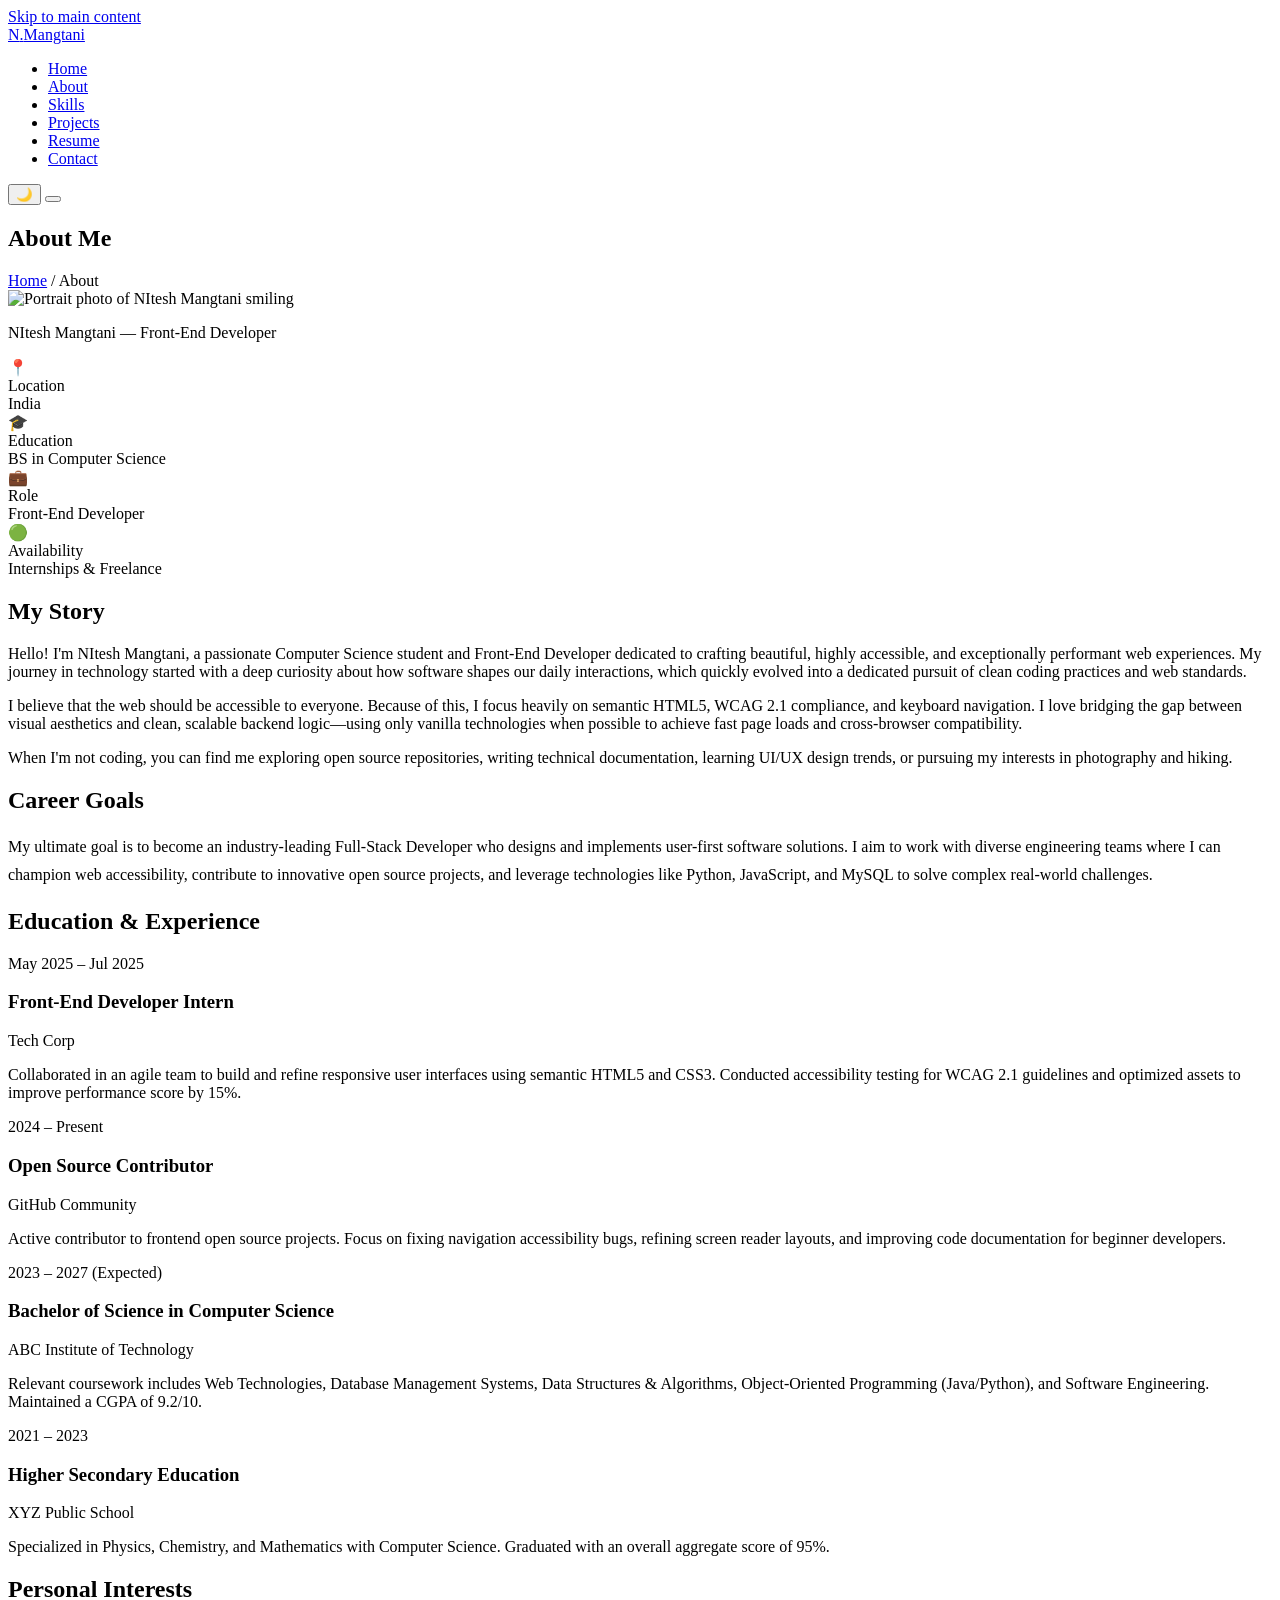
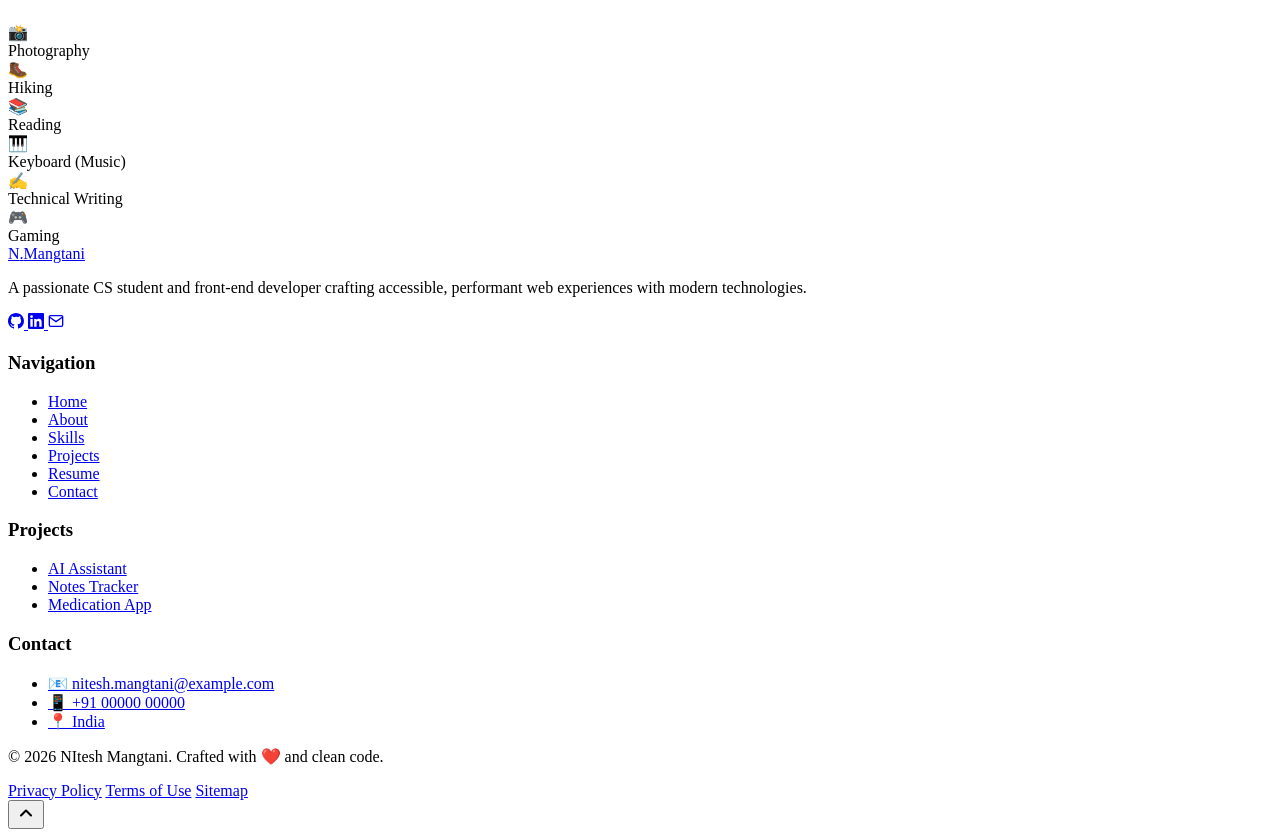
==== about.html @ f3ca2303 "Add files via upload" ====
<!DOCTYPE html>
<html lang="en" data-theme="light">
<head>
  <!-- =====================================================
       META & SEO
       ===================================================== -->
  <meta charset="UTF-8" />
  <meta name="viewport" content="width=device-width, initial-scale=1.0" />

  <!-- Primary SEO -->
  <title>About Me | NItesh Mangtani - Accessible Portfolio</title>
  <meta name="description"   content="Learn more about NItesh Mangtani, a Front-End Developer and CS student. Read about my career goals, education timeline, work experience, and personal interests." />
  <meta name="keywords"      content="NItesh Mangtani, about me, biography, education timeline, front-end developer, career goals" />
  <meta name="author"        content="NItesh Mangtani" />
  <meta name="robots"        content="index, follow" />
  <link rel="canonical"      href="https://yourdomain.com/about.html" />

  <!-- Open Graph -->
  <meta property="og:type"        content="website" />
  <meta property="og:url"         content="https://yourdomain.com/about.html" />
  <meta property="og:title"       content="About Me | NItesh Mangtani" />
  <meta property="og:description" content="Read about NItesh Mangtani's biography, career goals, education, experience, and interests." />
  <meta property="og:image"       content="https://yourdomain.com/assets/images/profile.png" />
  <meta property="og:site_name"   content="NItesh Mangtani Portfolio" />

  <!-- Twitter Card -->
  <meta name="twitter:card"        content="summary_large_image" />
  <meta name="twitter:title"       content="About Me | NItesh Mangtani" />
  <meta name="twitter:description" content="Read about NItesh Mangtani's biography, career goals, and experience." />
  <meta name="twitter:image"       content="https://yourdomain.com/assets/images/profile.png" />

  <!-- Favicon -->
  <link rel="icon" type="image/svg+xml" href="assets/images/favicon.svg" />

  <!-- Preconnect for Google Fonts -->
  <link rel="preconnect" href="https://fonts.googleapis.com" />
  <link rel="preconnect" href="https://fonts.gstatic.com" crossorigin />

  <!-- Stylesheets -->
  <link rel="stylesheet" href="assets/css/style.css" />
  <link rel="stylesheet" href="assets/css/animations.css" />
  <link rel="stylesheet" href="assets/css/components.css" />
</head>

<body>

  <!-- =====================================================
       SKIP TO CONTENT (Accessibility)
       ===================================================== -->
  <a href="#main-content" class="skip-link">Skip to main content</a>

  <!-- =====================================================
       NAVIGATION
       ===================================================== -->
  <header role="banner">
    <nav id="navbar" class="navbar" aria-label="Main navigation">
      <div class="container nav-inner">

        <!-- Logo -->
        <a href="index.html" class="nav-logo" aria-label="NItesh Mangtani — Home">
          N<span>.</span>Mangtani
        </a>

        <!-- Nav Links -->
        <ul id="nav-links" class="nav-links" role="list" aria-label="Site pages" aria-hidden="false">
          <li><a href="index.html"    class="nav-link" data-page="index.html"   >Home</a></li>
          <li><a href="about.html"    class="nav-link" data-page="about.html"    aria-current="page">About</a></li>
          <li><a href="skills.html"   class="nav-link" data-page="skills.html"  >Skills</a></li>
          <li><a href="projects.html" class="nav-link" data-page="projects.html">Projects</a></li>
          <li><a href="resume.html"   class="nav-link" data-page="resume.html"  >Resume</a></li>
          <li><a href="contact.html"  class="nav-link" data-page="contact.html" >Contact</a></li>
        </ul>

        <!-- Actions -->
        <div class="nav-actions">
          <!-- Theme Toggle -->
          <button
            id="theme-toggle"
            class="theme-toggle"
            aria-label="Switch to dark mode"
            aria-pressed="false"
            title="Toggle dark/light mode"
          >
            <span class="theme-icon" aria-hidden="true">🌙</span>
          </button>

          <!-- Mobile Menu Toggle -->
          <button
            id="menu-toggle"
            class="menu-toggle"
            aria-label="Open navigation menu"
            aria-expanded="false"
            aria-controls="nav-links"
          >
            <span aria-hidden="true"></span>
            <span aria-hidden="true"></span>
            <span aria-hidden="true"></span>
          </button>
        </div>

      </div>
    </nav>
  </header>

  <!-- =====================================================
       MAIN CONTENT
       ===================================================== -->
  <main id="main-content" tabindex="-1">

    <!-- Page Hero -->
    <section class="page-hero" aria-labelledby="page-hero-title">
      <div class="container page-hero-content">
        <h1 id="page-hero-title" class="page-hero-title">About Me</h1>
        <nav class="breadcrumb" aria-label="Breadcrumb">
          <a href="index.html">Home</a>
          <span class="breadcrumb-sep" aria-hidden="true">/</span>
          <span aria-current="page">About</span>
        </nav>
      </div>
    </section>

    <!-- Main Layout Section -->
    <section class="section" aria-label="Biography and Timeline Details">
      <div class="container">
        <div class="about-grid">

          <!-- Sticky Sidebar -->
          <aside class="about-sidebar" aria-label="Quick profile overview">
            <div class="about-image-wrap" data-reveal="scale">
              <img
                src="assets/images/profile.png"
                alt="Portrait photo of NItesh Mangtani smiling"
                class="about-image"
                width="380"
                height="475"
                loading="eager"
              />
              <div class="about-image-overlay">
                <p class="about-image-caption">NItesh Mangtani — Front-End Developer</p>
              </div>
            </div>

            <!-- Key Details Pills -->
            <div class="about-info-pills" role="list" aria-label="Key profile details">
              <div class="info-pill" role="listitem" data-reveal="up" data-reveal-delay="1">
                <span class="info-pill-icon" aria-hidden="true">📍</span>
                <div>
                  <div class="info-pill-label">Location</div>
                  <div class="info-pill-value">India</div>
                </div>
              </div>

              <div class="info-pill" role="listitem" data-reveal="up" data-reveal-delay="2">
                <span class="info-pill-icon" aria-hidden="true">🎓</span>
                <div>
                  <div class="info-pill-label">Education</div>
                  <div class="info-pill-value">BS in Computer Science</div>
                </div>
              </div>

              <div class="info-pill" role="listitem" data-reveal="up" data-reveal-delay="3">
                <span class="info-pill-icon" aria-hidden="true">💼</span>
                <div>
                  <div class="info-pill-label">Role</div>
                  <div class="info-pill-value">Front-End Developer</div>
                </div>
              </div>

              <div class="info-pill" role="listitem" data-reveal="up" data-reveal-delay="4">
                <span class="info-pill-icon" aria-hidden="true">🟢</span>
                <div>
                  <div class="info-pill-label">Availability</div>
                  <div class="info-pill-value">Internships & Freelance</div>
                </div>
              </div>
            </div>
          </aside>

          <!-- Main Column -->
          <div class="about-main-content">
            
            <!-- Biography -->
            <section class="mb-12" aria-labelledby="bio-heading">
              <h2 id="bio-heading" class="section-title text-left mb-6" data-reveal="up">My Story</h2>
              <div class="about-bio" data-reveal="up" data-reveal-delay="1">
                <p class="mb-4">
                  Hello! I'm NItesh Mangtani, a passionate Computer Science student and Front-End Developer dedicated to crafting beautiful, highly accessible, and exceptionally performant web experiences. My journey in technology started with a deep curiosity about how software shapes our daily interactions, which quickly evolved into a dedicated pursuit of clean coding practices and web standards.
                </p>
                <p class="mb-4">
                  I believe that the web should be accessible to everyone. Because of this, I focus heavily on semantic HTML5, WCAG 2.1 compliance, and keyboard navigation. I love bridging the gap between visual aesthetics and clean, scalable backend logic—using only vanilla technologies when possible to achieve fast page loads and cross-browser compatibility.
                </p>
                <p>
                  When I'm not coding, you can find me exploring open source repositories, writing technical documentation, learning UI/UX design trends, or pursuing my interests in photography and hiking.
                </p>
              </div>
            </section>

            <!-- Career Goals -->
            <section class="mb-12" aria-labelledby="goals-heading">
              <h2 id="goals-heading" class="section-title text-left mb-6" data-reveal="up">Career Goals</h2>
              <div class="card card--glass" data-reveal="scale">
                <p style="line-height: 1.7; color: var(--color-text-muted);">
                  My ultimate goal is to become an industry-leading Full-Stack Developer who designs and implements user-first software solutions. I aim to work with diverse engineering teams where I can champion web accessibility, contribute to innovative open source projects, and leverage technologies like Python, JavaScript, and MySQL to solve complex real-world challenges.
                </p>
              </div>
            </section>

            <!-- Education & Experience Timeline -->
            <section class="mb-12" aria-labelledby="timeline-heading">
              <h2 id="timeline-heading" class="section-title text-left mb-8" data-reveal="up">Education & Experience</h2>
              <div class="timeline" role="feed" aria-busy="false" aria-label="Education and professional experience timeline">

                <!-- Timeline Item 1: Internship -->
                <article class="timeline-item" role="article" data-reveal="up" data-reveal-delay="1">
                  <div class="timeline-dot" aria-hidden="true"></div>
                  <div class="timeline-date">May 2025 – Jul 2025</div>
                  <h3 class="timeline-title">Front-End Developer Intern</h3>
                  <div class="timeline-org">Tech Corp</div>
                  <p class="timeline-desc">
                    Collaborated in an agile team to build and refine responsive user interfaces using semantic HTML5 and CSS3. Conducted accessibility testing for WCAG 2.1 guidelines and optimized assets to improve performance score by 15%.
                  </p>
                </article>

                <!-- Timeline Item 2: Open Source -->
                <article class="timeline-item" role="article" data-reveal="up" data-reveal-delay="2">
                  <div class="timeline-dot" aria-hidden="true"></div>
                  <div class="timeline-date">2024 – Present</div>
                  <h3 class="timeline-title">Open Source Contributor</h3>
                  <div class="timeline-org">GitHub Community</div>
                  <p class="timeline-desc">
                    Active contributor to frontend open source projects. Focus on fixing navigation accessibility bugs, refining screen reader layouts, and improving code documentation for beginner developers.
                  </p>
                </article>

                <!-- Timeline Item 3: BS CS -->
                <article class="timeline-item" role="article" data-reveal="up" data-reveal-delay="3">
                  <div class="timeline-dot" aria-hidden="true"></div>
                  <div class="timeline-date">2023 – 2027 (Expected)</div>
                  <h3 class="timeline-title">Bachelor of Science in Computer Science</h3>
                  <div class="timeline-org">ABC Institute of Technology</div>
                  <p class="timeline-desc">
                    Relevant coursework includes Web Technologies, Database Management Systems, Data Structures & Algorithms, Object-Oriented Programming (Java/Python), and Software Engineering. Maintained a CGPA of 9.2/10.
                  </p>
                </article>

                <!-- Timeline Item 4: High School -->
                <article class="timeline-item" role="article" data-reveal="up" data-reveal-delay="4">
                  <div class="timeline-dot" aria-hidden="true"></div>
                  <div class="timeline-date">2021 – 2023</div>
                  <h3 class="timeline-title">Higher Secondary Education</h3>
                  <div class="timeline-org">XYZ Public School</div>
                  <p class="timeline-desc">
                    Specialized in Physics, Chemistry, and Mathematics with Computer Science. Graduated with an overall aggregate score of 95%.
                  </p>
                </article>

              </div>
            </section>

            <!-- Personal Interests -->
            <section aria-labelledby="interests-heading">
              <h2 id="interests-heading" class="section-title text-left mb-6" data-reveal="up">Personal Interests</h2>
              <div class="interest-grid" role="list" aria-label="Personal hobbies and interests">
                
                <div class="interest-card" role="listitem" data-reveal="scale" data-reveal-delay="1">
                  <div class="interest-card-icon" aria-hidden="true">📸</div>
                  <div class="interest-card-name">Photography</div>
                </div>

                <div class="interest-card" role="listitem" data-reveal="scale" data-reveal-delay="2">
                  <div class="interest-card-icon" aria-hidden="true">🥾</div>
                  <div class="interest-card-name">Hiking</div>
                </div>

                <div class="interest-card" role="listitem" data-reveal="scale" data-reveal-delay="3">
                  <div class="interest-card-icon" aria-hidden="true">📚</div>
                  <div class="interest-card-name">Reading</div>
                </div>

                <div class="interest-card" role="listitem" data-reveal="scale" data-reveal-delay="4">
                  <div class="interest-card-icon" aria-hidden="true">🎹</div>
                  <div class="interest-card-name">Keyboard (Music)</div>
                </div>

                <div class="interest-card" role="listitem" data-reveal="scale" data-reveal-delay="5">
                  <div class="interest-card-icon" aria-hidden="true">✍️</div>
                  <div class="interest-card-name">Technical Writing</div>
                </div>

                <div class="interest-card" role="listitem" data-reveal="scale" data-reveal-delay="6">
                  <div class="interest-card-icon" aria-hidden="true">🎮</div>
                  <div class="interest-card-name">Gaming</div>
                </div>

              </div>
            </section>

          </div>

        </div>
      </div>
    </section>

  </main>

  <!-- =====================================================
       FOOTER
       ===================================================== -->
  <footer class="footer" role="contentinfo">
    <div class="container">
      <div class="footer-grid">

        <!-- Brand -->
        <div>
          <a href="index.html" class="nav-logo footer-brand" aria-label="NItesh Mangtani — Home">
            N<span>.</span>Mangtani
          </a>
          <p class="footer-desc">
            A passionate CS student and front-end developer crafting accessible, performant web experiences with modern technologies.
          </p>
          <nav class="footer-social" aria-label="Social media links">
            <a href="https://github.com/"   target="_blank" rel="noopener noreferrer" aria-label="GitHub (opens in new tab)">
              <svg aria-hidden="true" width="16" height="16" viewBox="0 0 24 24" fill="currentColor"><path d="M12 0C5.374 0 0 5.373 0 12c0 5.302 3.438 9.8 8.207 11.387.599.111.793-.261.793-.577v-2.234c-3.338.726-4.033-1.416-4.033-1.416-.546-1.387-1.333-1.756-1.333-1.756-1.089-.745.083-.729.083-.729 1.205.084 1.839 1.237 1.839 1.237 1.07 1.834 2.807 1.304 3.492.997.107-.775.418-1.305.762-1.604-2.665-.305-5.467-1.334-5.467-5.931 0-1.311.469-2.381 1.236-3.221-.124-.303-.535-1.524.117-3.176 0 0 1.008-.322 3.301 1.23A11.509 11.509 0 0 1 12 5.803c1.02.005 2.047.138 3.006.404 2.291-1.552 3.297-1.23 3.297-1.23.653 1.653.242 2.874.118 3.176.77.84 1.235 1.911 1.235 3.221 0 4.609-2.807 5.624-5.479 5.921.43.372.823 1.102.823 2.222v3.293c0 .319.192.694.801.576C20.566 21.797 24 17.3 24 12c0-6.627-5.373-12-12-12z"/></svg>
            </a>
            <a href="https://linkedin.com/" target="_blank" rel="noopener noreferrer" aria-label="LinkedIn (opens in new tab)">
              <svg aria-hidden="true" width="16" height="16" viewBox="0 0 24 24" fill="currentColor"><path d="M20.447 20.452h-3.554v-5.569c0-1.328-.027-3.037-1.852-3.037-1.853 0-2.136 1.445-2.136 2.939v5.667H9.351V9h3.414v1.561h.046c.477-.9 1.637-1.85 3.37-1.85 3.601 0 4.267 2.37 4.267 5.455v6.286zM5.337 7.433a2.062 2.062 0 0 1-2.063-2.065 2.064 2.064 0 1 1 2.063 2.065zm1.782 13.019H3.555V9h3.564v11.452zM22.225 0H1.771C.792 0 0 .774 0 1.729v20.542C0 23.227.792 24 1.771 24h20.451C23.2 24 24 23.227 24 22.271V1.729C24 .774 23.2 0 22.222 0h.003z"/></svg>
            </a>
            <a href="mailto:nitesh.mangtani@example.com" aria-label="Send email">
              <svg aria-hidden="true" width="16" height="16" viewBox="0 0 24 24" fill="none" stroke="currentColor" stroke-width="2" stroke-linecap="round" stroke-linejoin="round"><path d="M4 4h16c1.1 0 2 .9 2 2v12c0 1.1-.9 2-2 2H4c-1.1 0-2-.9-2-2V6c0-1.1.9-2 2-2z"/><polyline points="22,6 12,13 2,6"/></svg>
            </a>
          </nav>
        </div>

        <!-- Quick Links -->
        <div>
          <h3 class="footer-heading">Navigation</h3>
          <ul class="footer-links" role="list">
            <li><a href="index.html"   >Home</a></li>
            <li><a href="about.html"   >About</a></li>
            <li><a href="skills.html"  >Skills</a></li>
            <li><a href="projects.html">Projects</a></li>
            <li><a href="resume.html"  >Resume</a></li>
            <li><a href="contact.html" >Contact</a></li>
          </ul>
        </div>

        <!-- Projects -->
        <div>
          <h3 class="footer-heading">Projects</h3>
          <ul class="footer-links" role="list">
            <li><a href="projects.html#ai-assistant">AI Assistant</a></li>
            <li><a href="projects.html#notes-tracker">Notes Tracker</a></li>
            <li><a href="projects.html#medication">Medication App</a></li>
          </ul>
        </div>

        <!-- Contact Info -->
        <div>
          <h3 class="footer-heading">Contact</h3>
          <address style="font-style: normal;">
            <ul class="footer-links" role="list">
              <li><a href="mailto:nitesh.mangtani@example.com">📧 nitesh.mangtani@example.com</a></li>
              <li><a href="tel:+91-0000000000">📱 +91 00000 00000</a></li>
              <li><a href="#">📍 India</a></li>
            </ul>
          </address>
        </div>

      </div>

      <!-- Bottom bar -->
      <div class="footer-bottom">
        <p class="footer-copy">
          &copy; <span id="footer-year">2026</span> NItesh Mangtani. Crafted with ❤️ and clean code.
        </p>
        <nav class="footer-legal" aria-label="Legal links">
          <a href="#">Privacy Policy</a>
          <a href="#">Terms of Use</a>
          <a href="sitemap.xml">Sitemap</a>
        </nav>
      </div>
    </div>
  </footer>

  <!-- Scroll to Top -->
  <button id="scroll-top" class="scroll-top" aria-label="Scroll back to top" title="Scroll to top">
    <svg aria-hidden="true" width="20" height="20" viewBox="0 0 24 24" fill="none" stroke="currentColor" stroke-width="2.5" stroke-linecap="round" stroke-linejoin="round"><polyline points="18 15 12 9 6 15"/></svg>
  </button>

  <!-- Scripts -->
  <script src="assets/js/main.js" defer></script>
  <script>
    document.getElementById('footer-year').textContent = new Date().getFullYear();
  </script>

</body>
</html>
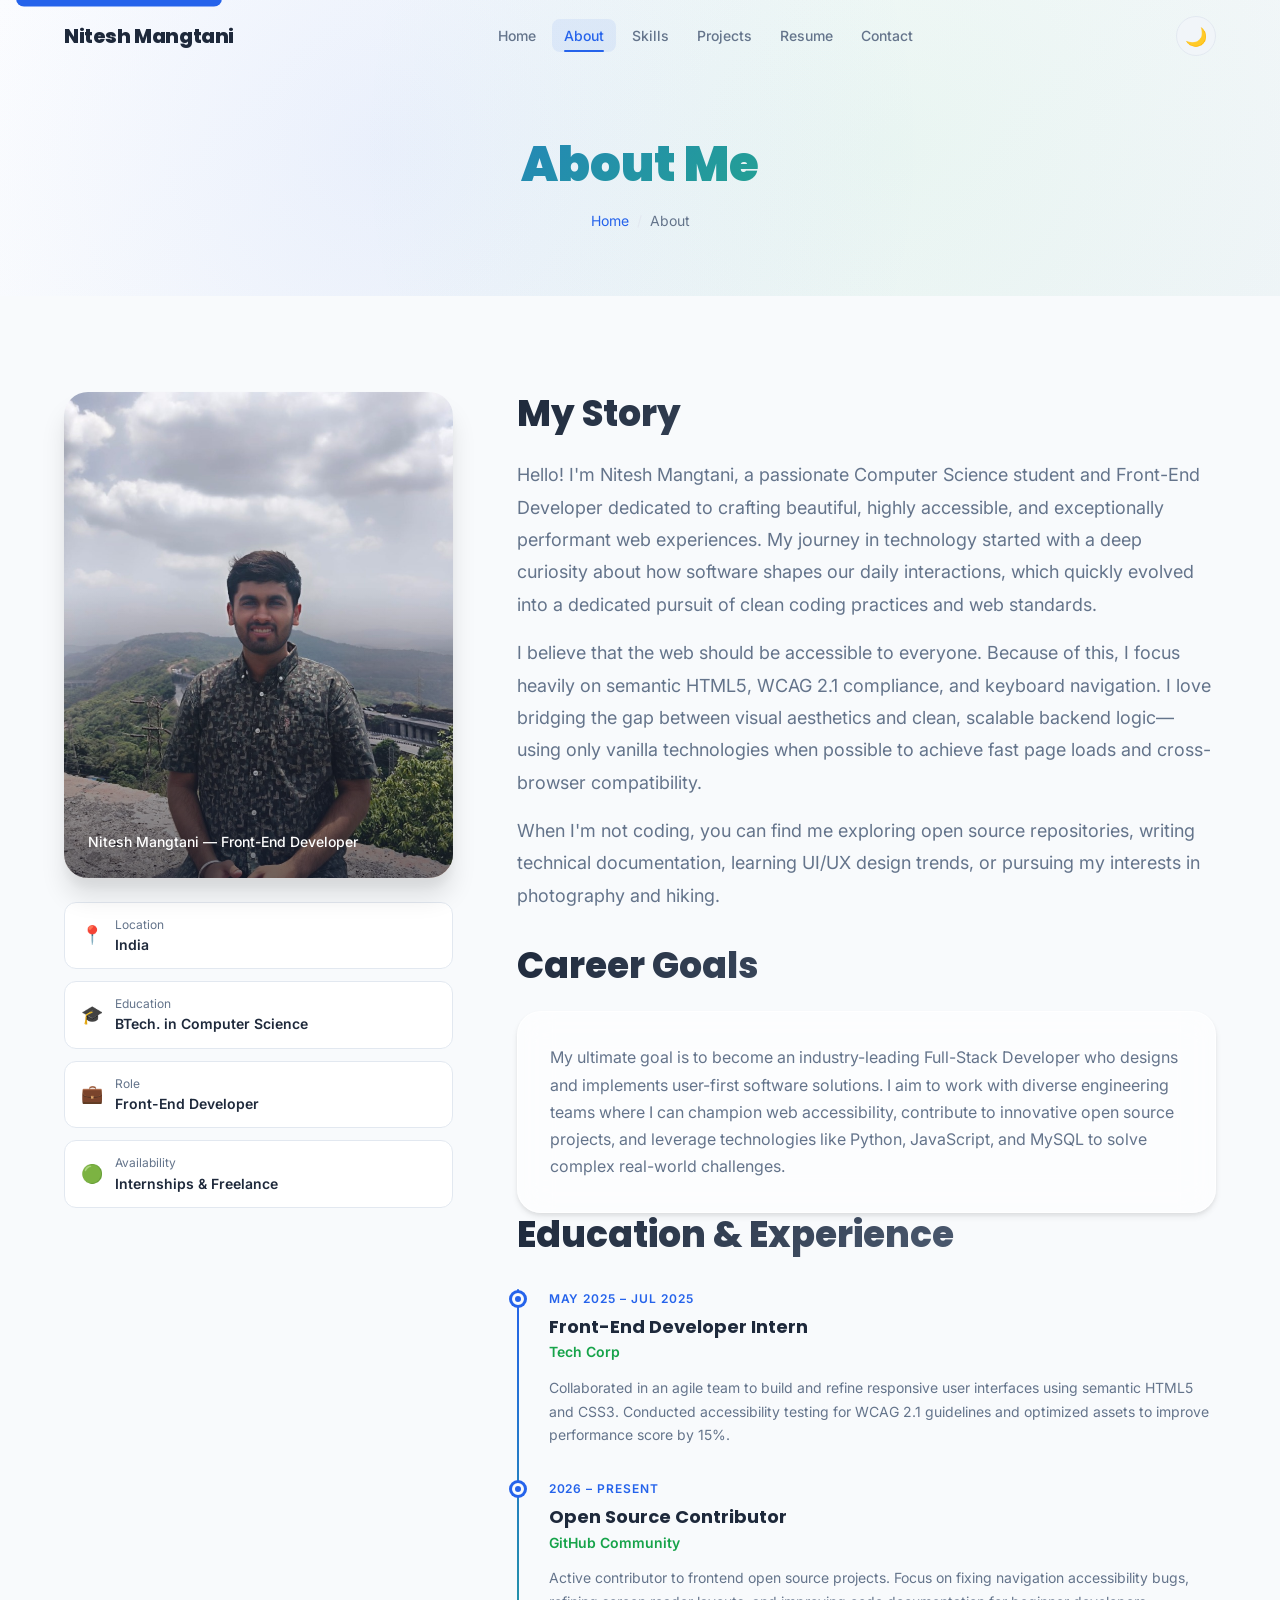
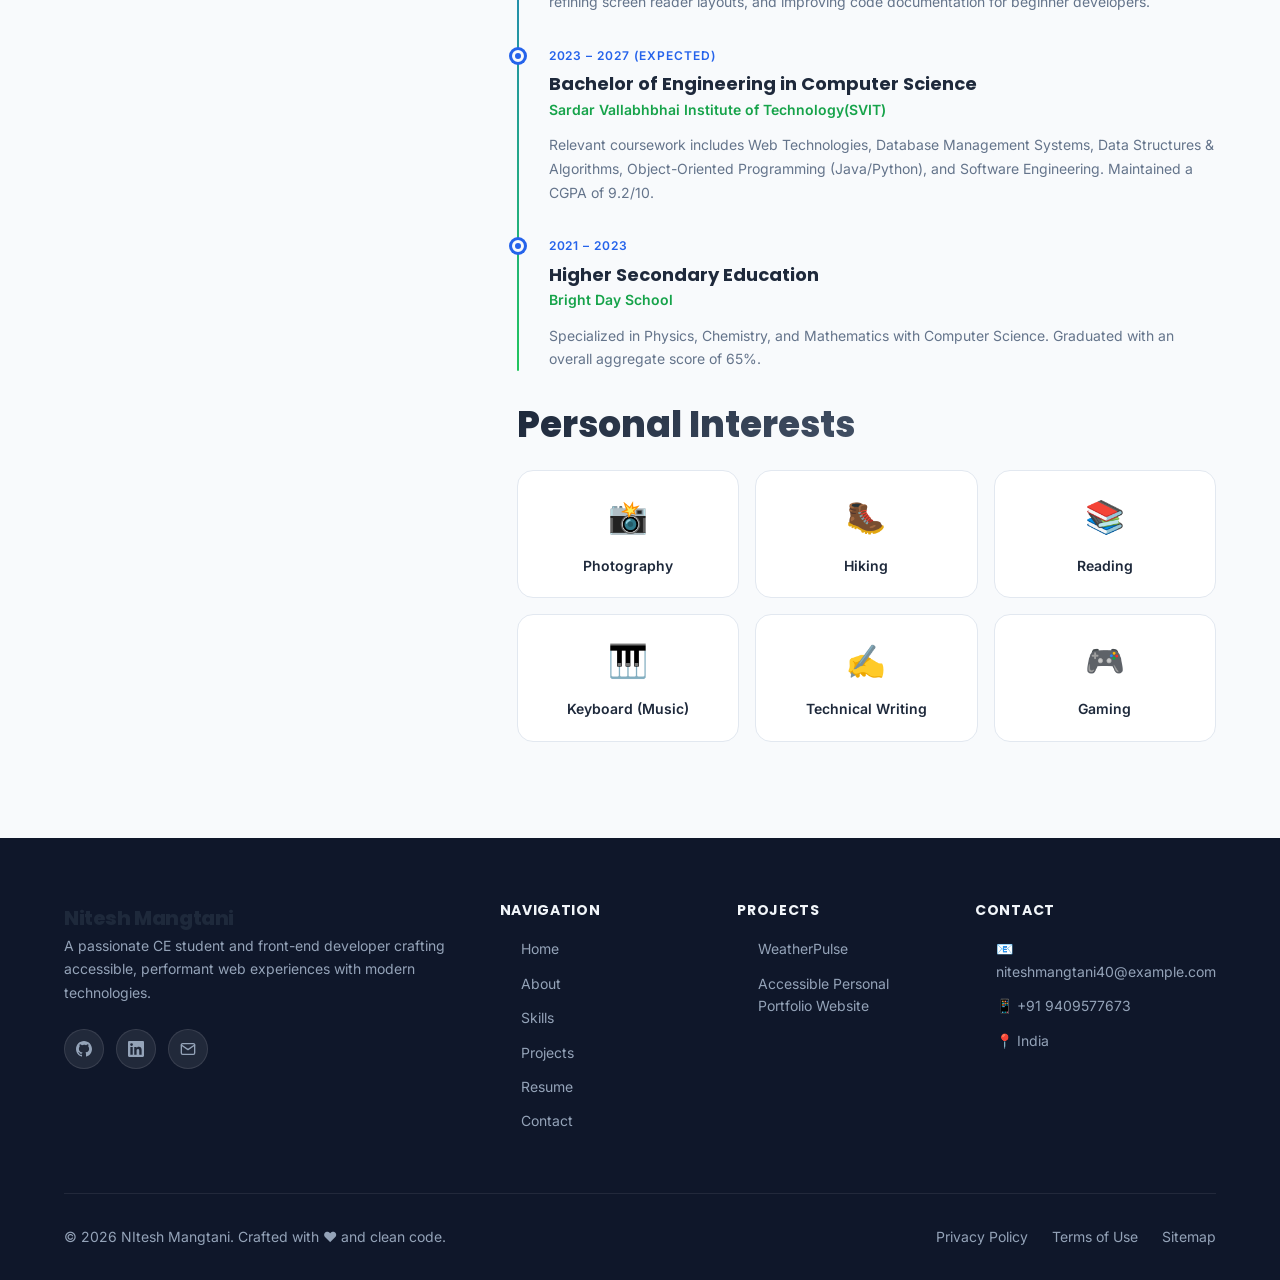
==== commit d0e10bbd: "about.html" ====
--- a/about.html
+++ b/about.html
@@ -8,25 +8,25 @@
   <meta name="viewport" content="width=device-width, initial-scale=1.0" />
 
   <!-- Primary SEO -->
-  <title>About Me | NItesh Mangtani - Accessible Portfolio</title>
-  <meta name="description"   content="Learn more about NItesh Mangtani, a Front-End Developer and CS student. Read about my career goals, education timeline, work experience, and personal interests." />
-  <meta name="keywords"      content="NItesh Mangtani, about me, biography, education timeline, front-end developer, career goals" />
-  <meta name="author"        content="NItesh Mangtani" />
+  <title>About Me | Nitesh Mangtani - Accessible Portfolio</title>
+  <meta name="description"   content="Learn more about Nitesh Mangtani, a Front-End Developer and CS student. Read about my career goals, education timeline, work experience, and personal interests." />
+  <meta name="keywords"      content="Nitesh Mangtani, about me, biography, education timeline, front-end developer, career goals" />
+  <meta name="author"        content="Nitesh Mangtani" />
   <meta name="robots"        content="index, follow" />
   <link rel="canonical"      href="https://yourdomain.com/about.html" />
 
   <!-- Open Graph -->
   <meta property="og:type"        content="website" />
   <meta property="og:url"         content="https://yourdomain.com/about.html" />
-  <meta property="og:title"       content="About Me | NItesh Mangtani" />
-  <meta property="og:description" content="Read about NItesh Mangtani's biography, career goals, education, experience, and interests." />
+  <meta property="og:title"       content="About Me | Nitesh Mangtani" />
+  <meta property="og:description" content="Read about Nitesh Mangtani's biography, career goals, education, experience, and interests." />
   <meta property="og:image"       content="https://yourdomain.com/assets/images/profile.png" />
-  <meta property="og:site_name"   content="NItesh Mangtani Portfolio" />
+  <meta property="og:site_name"   content="Nitesh Mangtani Portfolio" />
 
   <!-- Twitter Card -->
   <meta name="twitter:card"        content="summary_large_image" />
-  <meta name="twitter:title"       content="About Me | NItesh Mangtani" />
-  <meta name="twitter:description" content="Read about NItesh Mangtani's biography, career goals, and experience." />
+  <meta name="twitter:title"       content="About Me | Nitesh Mangtani" />
+  <meta name="twitter:description" content="Read about Nitesh Mangtani's biography, career goals, and experience." />
   <meta name="twitter:image"       content="https://yourdomain.com/assets/images/profile.png" />
 
   <!-- Favicon -->
@@ -58,7 +58,7 @@
 
         <!-- Logo -->
         <a href="index.html" class="nav-logo" aria-label="NItesh Mangtani — Home">
-          N<span>.</span>Mangtani
+          Nitesh Mangtani
         </a>
 
         <!-- Nav Links -->
@@ -136,7 +136,7 @@
                 loading="eager"
               />
               <div class="about-image-overlay">
-                <p class="about-image-caption">NItesh Mangtani — Front-End Developer</p>
+                <p class="about-image-caption">Nitesh Mangtani — Front-End Developer</p>
               </div>
             </div>
 
@@ -154,7 +154,7 @@
                 <span class="info-pill-icon" aria-hidden="true">🎓</span>
                 <div>
                   <div class="info-pill-label">Education</div>
-                  <div class="info-pill-value">BS in Computer Science</div>
+                  <div class="info-pill-value">BTech. in Computer Science</div>
                 </div>
               </div>
 
@@ -184,7 +184,7 @@
               <h2 id="bio-heading" class="section-title text-left mb-6" data-reveal="up">My Story</h2>
               <div class="about-bio" data-reveal="up" data-reveal-delay="1">
                 <p class="mb-4">
-                  Hello! I'm NItesh Mangtani, a passionate Computer Science student and Front-End Developer dedicated to crafting beautiful, highly accessible, and exceptionally performant web experiences. My journey in technology started with a deep curiosity about how software shapes our daily interactions, which quickly evolved into a dedicated pursuit of clean coding practices and web standards.
+                  Hello! I'm Nitesh Mangtani, a passionate Computer Science student and Front-End Developer dedicated to crafting beautiful, highly accessible, and exceptionally performant web experiences. My journey in technology started with a deep curiosity about how software shapes our daily interactions, which quickly evolved into a dedicated pursuit of clean coding practices and web standards.
                 </p>
                 <p class="mb-4">
                   I believe that the web should be accessible to everyone. Because of this, I focus heavily on semantic HTML5, WCAG 2.1 compliance, and keyboard navigation. I love bridging the gap between visual aesthetics and clean, scalable backend logic—using only vanilla technologies when possible to achieve fast page loads and cross-browser compatibility.
@@ -224,7 +224,7 @@
                 <!-- Timeline Item 2: Open Source -->
                 <article class="timeline-item" role="article" data-reveal="up" data-reveal-delay="2">
                   <div class="timeline-dot" aria-hidden="true"></div>
-                  <div class="timeline-date">2024 – Present</div>
+                  <div class="timeline-date">2026 – Present</div>
                   <h3 class="timeline-title">Open Source Contributor</h3>
                   <div class="timeline-org">GitHub Community</div>
                   <p class="timeline-desc">
@@ -236,8 +236,8 @@
                 <article class="timeline-item" role="article" data-reveal="up" data-reveal-delay="3">
                   <div class="timeline-dot" aria-hidden="true"></div>
                   <div class="timeline-date">2023 – 2027 (Expected)</div>
-                  <h3 class="timeline-title">Bachelor of Science in Computer Science</h3>
-                  <div class="timeline-org">ABC Institute of Technology</div>
+                  <h3 class="timeline-title">Bachelor of Engineering in Computer Science</h3>
+                  <div class="timeline-org">Sardar Vallabhbhai Institute of Technology(SVIT)</div>
                   <p class="timeline-desc">
                     Relevant coursework includes Web Technologies, Database Management Systems, Data Structures & Algorithms, Object-Oriented Programming (Java/Python), and Software Engineering. Maintained a CGPA of 9.2/10.
                   </p>
@@ -248,9 +248,9 @@
                   <div class="timeline-dot" aria-hidden="true"></div>
                   <div class="timeline-date">2021 – 2023</div>
                   <h3 class="timeline-title">Higher Secondary Education</h3>
-                  <div class="timeline-org">XYZ Public School</div>
+                  <div class="timeline-org">Bright Day School</div>
                   <p class="timeline-desc">
-                    Specialized in Physics, Chemistry, and Mathematics with Computer Science. Graduated with an overall aggregate score of 95%.
+                    Specialized in Physics, Chemistry, and Mathematics with Computer Science. Graduated with an overall aggregate score of 65%.
                   </p>
                 </article>
 
@@ -313,19 +313,19 @@
         <!-- Brand -->
         <div>
           <a href="index.html" class="nav-logo footer-brand" aria-label="NItesh Mangtani — Home">
-            N<span>.</span>Mangtani
+            Nitesh Mangtani
           </a>
           <p class="footer-desc">
-            A passionate CS student and front-end developer crafting accessible, performant web experiences with modern technologies.
+            A passionate CE student and front-end developer crafting accessible, performant web experiences with modern technologies.
           </p>
           <nav class="footer-social" aria-label="Social media links">
-            <a href="https://github.com/"   target="_blank" rel="noopener noreferrer" aria-label="GitHub (opens in new tab)">
+            <a href="https://github.com/niteshmangtani40-ops"   target="_blank" rel="noopener noreferrer" aria-label="GitHub (opens in new tab)">
               <svg aria-hidden="true" width="16" height="16" viewBox="0 0 24 24" fill="currentColor"><path d="M12 0C5.374 0 0 5.373 0 12c0 5.302 3.438 9.8 8.207 11.387.599.111.793-.261.793-.577v-2.234c-3.338.726-4.033-1.416-4.033-1.416-.546-1.387-1.333-1.756-1.333-1.756-1.089-.745.083-.729.083-.729 1.205.084 1.839 1.237 1.839 1.237 1.07 1.834 2.807 1.304 3.492.997.107-.775.418-1.305.762-1.604-2.665-.305-5.467-1.334-5.467-5.931 0-1.311.469-2.381 1.236-3.221-.124-.303-.535-1.524.117-3.176 0 0 1.008-.322 3.301 1.23A11.509 11.509 0 0 1 12 5.803c1.02.005 2.047.138 3.006.404 2.291-1.552 3.297-1.23 3.297-1.23.653 1.653.242 2.874.118 3.176.77.84 1.235 1.911 1.235 3.221 0 4.609-2.807 5.624-5.479 5.921.43.372.823 1.102.823 2.222v3.293c0 .319.192.694.801.576C20.566 21.797 24 17.3 24 12c0-6.627-5.373-12-12-12z"/></svg>
             </a>
-            <a href="https://linkedin.com/" target="_blank" rel="noopener noreferrer" aria-label="LinkedIn (opens in new tab)">
+            <a href="www.linkedin.com/nitesh-mangtani" target="_blank" rel="noopener noreferrer" aria-label="LinkedIn (opens in new tab)">
               <svg aria-hidden="true" width="16" height="16" viewBox="0 0 24 24" fill="currentColor"><path d="M20.447 20.452h-3.554v-5.569c0-1.328-.027-3.037-1.852-3.037-1.853 0-2.136 1.445-2.136 2.939v5.667H9.351V9h3.414v1.561h.046c.477-.9 1.637-1.85 3.37-1.85 3.601 0 4.267 2.37 4.267 5.455v6.286zM5.337 7.433a2.062 2.062 0 0 1-2.063-2.065 2.064 2.064 0 1 1 2.063 2.065zm1.782 13.019H3.555V9h3.564v11.452zM22.225 0H1.771C.792 0 0 .774 0 1.729v20.542C0 23.227.792 24 1.771 24h20.451C23.2 24 24 23.227 24 22.271V1.729C24 .774 23.2 0 22.222 0h.003z"/></svg>
             </a>
-            <a href="mailto:nitesh.mangtani@example.com" aria-label="Send email">
+            <a href="https://mail.google.com/mail/?view=cm&fs=1&to=niteshmangtani40@gmail.com" aria-label="Send email">
               <svg aria-hidden="true" width="16" height="16" viewBox="0 0 24 24" fill="none" stroke="currentColor" stroke-width="2" stroke-linecap="round" stroke-linejoin="round"><path d="M4 4h16c1.1 0 2 .9 2 2v12c0 1.1-.9 2-2 2H4c-1.1 0-2-.9-2-2V6c0-1.1.9-2 2-2z"/><polyline points="22,6 12,13 2,6"/></svg>
             </a>
           </nav>
@@ -348,9 +348,8 @@
         <div>
           <h3 class="footer-heading">Projects</h3>
           <ul class="footer-links" role="list">
-            <li><a href="projects.html#ai-assistant">AI Assistant</a></li>
-            <li><a href="projects.html#notes-tracker">Notes Tracker</a></li>
-            <li><a href="projects.html#medication">Medication App</a></li>
+            <li><a href="projects.html#ai-assistant">WeatherPulse</a></li>
+            <li><a href="projects.html#notes-tracker">Accessible Personal Portfolio Website</a></li>
           </ul>
         </div>
 
@@ -359,8 +358,8 @@
           <h3 class="footer-heading">Contact</h3>
           <address style="font-style: normal;">
             <ul class="footer-links" role="list">
-              <li><a href="mailto:nitesh.mangtani@example.com">📧 nitesh.mangtani@example.com</a></li>
-              <li><a href="tel:+91-0000000000">📱 +91 00000 00000</a></li>
+              <li><a href="https://mail.google.com/mail/?view=cm&fs=1&to=niteshmangtani40@gmail.com">📧 niteshmangtani40@example.com</a></li>
+              <li><a href="tel:+91-9409577673">📱 +91 9409577673</a></li>
               <li><a href="#">📍 India</a></li>
             </ul>
           </address>
--- a/assets/css/style.css
+++ b/assets/css/style.css
@@ -0,0 +1,933 @@
+/* =========================================================
+   ACCESSIBLE PERSONAL PORTFOLIO — Global Styles
+   Author: Portfolio Owner
+   Description: Design tokens, resets, base styles, utilities
+   ========================================================= */
+
+/* ---------------------------------------------------------
+   1. GOOGLE FONTS IMPORT
+   --------------------------------------------------------- */
+@import url('https://fonts.googleapis.com/css2?family=Poppins:wght@300;400;500;600;700;800;900&family=Inter:wght@300;400;500;600;700&display=swap');
+
+/* ---------------------------------------------------------
+   2. DESIGN TOKENS (CSS Custom Properties)
+   --------------------------------------------------------- */
+:root {
+  /* Brand Colors */
+  --color-primary:       #2563EB;
+  --color-primary-dark:  #1D4ED8;
+  --color-primary-light: #3B82F6;
+  --color-secondary:     #0F172A;
+  --color-accent:        #22C55E;
+  --color-accent-dark:   #16A34A;
+
+  /* Light Mode */
+  --color-bg:            #F8FAFC;
+  --color-surface:       #FFFFFF;
+  --color-surface-alt:   #F1F5F9;
+  --color-text:          #1E293B;
+  --color-text-muted:    #64748B;
+  --color-border:        #E2E8F0;
+
+  /* Shadows */
+  --shadow-sm:   0 1px 3px rgba(0,0,0,0.08), 0 1px 2px rgba(0,0,0,0.06);
+  --shadow-md:   0 4px 6px rgba(0,0,0,0.07), 0 2px 4px rgba(0,0,0,0.06);
+  --shadow-lg:   0 10px 15px rgba(0,0,0,0.08), 0 4px 6px rgba(0,0,0,0.05);
+  --shadow-xl:   0 20px 25px rgba(0,0,0,0.1), 0 10px 10px rgba(0,0,0,0.04);
+  --shadow-glow: 0 0 20px rgba(37,99,235,0.25);
+
+  /* Typography */
+  --font-heading: 'Poppins', sans-serif;
+  --font-body:    'Inter', sans-serif;
+  --fs-xs:   0.75rem;   /* 12px */
+  --fs-sm:   0.875rem;  /* 14px */
+  --fs-base: 1rem;      /* 16px */
+  --fs-lg:   1.125rem;  /* 18px */
+  --fs-xl:   1.25rem;   /* 20px */
+  --fs-2xl:  1.5rem;    /* 24px */
+  --fs-3xl:  1.875rem;  /* 30px */
+  --fs-4xl:  2.25rem;   /* 36px */
+  --fs-5xl:  3rem;      /* 48px */
+  --fs-6xl:  3.75rem;   /* 60px */
+
+  /* Spacing */
+  --space-1:  0.25rem;
+  --space-2:  0.5rem;
+  --space-3:  0.75rem;
+  --space-4:  1rem;
+  --space-5:  1.25rem;
+  --space-6:  1.5rem;
+  --space-8:  2rem;
+  --space-10: 2.5rem;
+  --space-12: 3rem;
+  --space-16: 4rem;
+  --space-20: 5rem;
+  --space-24: 6rem;
+  --space-32: 8rem;
+
+  /* Border Radius */
+  --radius-sm:   0.375rem;
+  --radius-md:   0.5rem;
+  --radius-lg:   0.75rem;
+  --radius-xl:   1rem;
+  --radius-2xl:  1.5rem;
+  --radius-full: 9999px;
+
+  /* Transitions */
+  --transition-fast:   150ms ease;
+  --transition-base:   250ms ease;
+  --transition-slow:   400ms ease;
+  --transition-spring: 300ms cubic-bezier(0.34, 1.56, 0.64, 1);
+
+  /* Z-Index */
+  --z-nav:     100;
+  --z-modal:   200;
+  --z-tooltip: 300;
+  --z-top:     999;
+
+  /* Nav height (used for scroll offset) */
+  --nav-height: 4.5rem;
+}
+
+/* Dark Mode Tokens */
+[data-theme="dark"] {
+  --color-bg:          #0F172A;
+  --color-surface:     #1E293B;
+  --color-surface-alt: #263348;
+  --color-text:        #F1F5F9;
+  --color-text-muted:  #94A3B8;
+  --color-border:      #334155;
+  --shadow-sm:  0 1px 3px rgba(0,0,0,0.3),  0 1px 2px rgba(0,0,0,0.2);
+  --shadow-md:  0 4px 6px rgba(0,0,0,0.25), 0 2px 4px rgba(0,0,0,0.2);
+  --shadow-lg:  0 10px 15px rgba(0,0,0,0.3), 0 4px 6px rgba(0,0,0,0.2);
+  --shadow-xl:  0 20px 25px rgba(0,0,0,0.4), 0 10px 10px rgba(0,0,0,0.2);
+  --shadow-glow: 0 0 30px rgba(37,99,235,0.4);
+}
+
+/* ---------------------------------------------------------
+   3. CSS RESET
+   --------------------------------------------------------- */
+*,
+*::before,
+*::after {
+  box-sizing: border-box;
+  margin: 0;
+  padding: 0;
+}
+
+html {
+  scroll-behavior: smooth;
+  font-size: 16px;
+  -webkit-text-size-adjust: 100%;
+}
+
+/* Respect reduced motion preference */
+@media (prefers-reduced-motion: reduce) {
+  html { scroll-behavior: auto; }
+  *,
+  *::before,
+  *::after {
+    animation-duration: 0.01ms !important;
+    animation-iteration-count: 1 !important;
+    transition-duration: 0.01ms !important;
+  }
+}
+
+body {
+  font-family: var(--font-body);
+  font-size: var(--fs-base);
+  line-height: 1.6;
+  color: var(--color-text);
+  background-color: var(--color-bg);
+  transition: background-color var(--transition-base), color var(--transition-base);
+  overflow-x: hidden;
+}
+
+img {
+  max-width: 100%;
+  height: auto;
+  display: block;
+}
+
+a {
+  color: var(--color-primary);
+  text-decoration: none;
+  transition: color var(--transition-fast);
+}
+
+a:hover { color: var(--color-primary-dark); }
+
+ul, ol { list-style: none; }
+
+button {
+  cursor: pointer;
+  font-family: var(--font-body);
+  border: none;
+  background: none;
+}
+
+input, textarea, select {
+  font-family: var(--font-body);
+}
+
+h1, h2, h3, h4, h5, h6 {
+  font-family: var(--font-heading);
+  font-weight: 700;
+  line-height: 1.2;
+  color: var(--color-text);
+}
+
+/* ---------------------------------------------------------
+   4. ACCESSIBILITY — SKIP LINK
+   --------------------------------------------------------- */
+.skip-link {
+  position: fixed;
+  top: var(--space-4);
+  left: var(--space-4);
+  z-index: var(--z-top);
+  padding: var(--space-3) var(--space-6);
+  background: var(--color-primary);
+  color: #fff;
+  font-weight: 600;
+  border-radius: var(--radius-md);
+  transform: translateY(-120%);
+  transition: transform var(--transition-fast);
+  text-decoration: none;
+}
+
+.skip-link:focus {
+  transform: translateY(0);
+}
+
+/* ---------------------------------------------------------
+   5. FOCUS STYLES — WCAG 2.1 Visible Focus
+   --------------------------------------------------------- */
+:focus-visible {
+  outline: 3px solid var(--color-primary);
+  outline-offset: 3px;
+  border-radius: var(--radius-sm);
+}
+
+/* Remove default outline only when focus-visible is supported */
+:focus:not(:focus-visible) {
+  outline: none;
+}
+
+/* ---------------------------------------------------------
+   6. LAYOUT — CONTAINER & GRID
+   --------------------------------------------------------- */
+.container {
+  width: 100%;
+  max-width: 1200px;
+  margin-inline: auto;
+  padding-inline: var(--space-6);
+}
+
+.container--wide  { max-width: 1400px; }
+.container--narrow{ max-width: 800px; }
+
+.grid {
+  display: grid;
+  gap: var(--space-6);
+}
+
+.grid-2 { grid-template-columns: repeat(2, 1fr); }
+.grid-3 { grid-template-columns: repeat(3, 1fr); }
+.grid-4 { grid-template-columns: repeat(4, 1fr); }
+
+@media (max-width: 1024px) {
+  .grid-3 { grid-template-columns: repeat(2, 1fr); }
+  .grid-4 { grid-template-columns: repeat(2, 1fr); }
+}
+
+@media (max-width: 640px) {
+  .container { padding-inline: var(--space-4); }
+  .grid-2, .grid-3, .grid-4 { grid-template-columns: 1fr; }
+}
+
+/* ---------------------------------------------------------
+   7. SECTION SPACING & HEADINGS
+   --------------------------------------------------------- */
+.section {
+  padding-block: var(--space-24);
+}
+
+.section--alt {
+  background-color: var(--color-surface-alt);
+}
+
+.section-header {
+  text-align: center;
+  margin-bottom: var(--space-16);
+}
+
+.section-eyebrow {
+  display: inline-block;
+  font-size: var(--fs-sm);
+  font-weight: 600;
+  letter-spacing: 0.1em;
+  text-transform: uppercase;
+  color: var(--color-primary);
+  margin-bottom: var(--space-3);
+  padding: var(--space-1) var(--space-4);
+  background: rgba(37,99,235,0.1);
+  border-radius: var(--radius-full);
+}
+
+[data-theme="dark"] .section-eyebrow {
+  background: rgba(37,99,235,0.2);
+}
+
+.section-title {
+  font-size: var(--fs-4xl);
+  font-weight: 800;
+  margin-bottom: var(--space-4);
+  background: linear-gradient(135deg, var(--color-text) 0%, var(--color-text-muted) 100%);
+  -webkit-background-clip: text;
+  background-clip: text;
+  -webkit-text-fill-color: transparent;
+}
+
+[data-theme="dark"] .section-title {
+  background: linear-gradient(135deg, #F1F5F9 0%, #94A3B8 100%);
+  -webkit-background-clip: text;
+  background-clip: text;
+}
+
+.section-subtitle {
+  font-size: var(--fs-lg);
+  color: var(--color-text-muted);
+  max-width: 600px;
+  margin-inline: auto;
+}
+
+@media (max-width: 768px) {
+  .section { padding-block: var(--space-16); }
+  .section-title { font-size: var(--fs-3xl); }
+  .section-header { margin-bottom: var(--space-10); }
+}
+
+/* ---------------------------------------------------------
+   8. NAVIGATION
+   --------------------------------------------------------- */
+.navbar {
+  position: fixed;
+  top: 0;
+  left: 0;
+  right: 0;
+  z-index: var(--z-nav);
+  height: var(--nav-height);
+  display: flex;
+  align-items: center;
+  transition: background var(--transition-base), box-shadow var(--transition-base), backdrop-filter var(--transition-base);
+}
+
+.navbar.scrolled {
+  background: rgba(248,250,252,0.85);
+  backdrop-filter: blur(16px);
+  -webkit-backdrop-filter: blur(16px);
+  box-shadow: var(--shadow-md);
+}
+
+[data-theme="dark"] .navbar.scrolled {
+  background: rgba(15,23,42,0.85);
+}
+
+.nav-inner {
+  display: flex;
+  align-items: center;
+  justify-content: space-between;
+  width: 100%;
+}
+
+.nav-logo {
+  font-family: var(--font-heading);
+  font-size: var(--fs-xl);
+  font-weight: 800;
+  color: var(--color-text);
+  text-decoration: none;
+  display: flex;
+  align-items: center;
+  gap: var(--space-2);
+  letter-spacing: -0.02em;
+}
+
+.nav-logo span {
+  color: var(--color-primary);
+}
+
+.nav-links {
+  display: flex;
+  align-items: center;
+  gap: var(--space-1);
+}
+
+.nav-link {
+  position: relative;
+  padding: var(--space-2) var(--space-3);
+  font-size: var(--fs-sm);
+  font-weight: 500;
+  color: var(--color-text-muted);
+  text-decoration: none;
+  border-radius: var(--radius-md);
+  transition: color var(--transition-fast), background var(--transition-fast);
+}
+
+.nav-link::after {
+  content: '';
+  position: absolute;
+  bottom: 0;
+  left: 50%;
+  transform: translateX(-50%);
+  width: 0;
+  height: 2px;
+  background: var(--color-primary);
+  border-radius: var(--radius-full);
+  transition: width var(--transition-base);
+}
+
+.nav-link:hover,
+.nav-link.active {
+  color: var(--color-primary);
+  background: rgba(37,99,235,0.08);
+}
+
+.nav-link.active::after {
+  width: calc(100% - var(--space-6));
+}
+
+/* Nav Actions */
+.nav-actions {
+  display: flex;
+  align-items: center;
+  gap: var(--space-3);
+}
+
+/* Theme Toggle */
+.theme-toggle {
+  width: 2.5rem;
+  height: 2.5rem;
+  border-radius: var(--radius-full);
+  display: flex;
+  align-items: center;
+  justify-content: center;
+  background: var(--color-surface-alt);
+  color: var(--color-text);
+  border: 1px solid var(--color-border);
+  transition: all var(--transition-base);
+  font-size: var(--fs-lg);
+}
+
+.theme-toggle:hover {
+  background: var(--color-primary);
+  color: #fff;
+  border-color: var(--color-primary);
+  transform: rotate(20deg) scale(1.05);
+}
+
+/* Mobile Menu Toggle */
+.menu-toggle {
+  display: none;
+  width: 2.5rem;
+  height: 2.5rem;
+  border-radius: var(--radius-md);
+  background: var(--color-surface-alt);
+  border: 1px solid var(--color-border);
+  flex-direction: column;
+  align-items: center;
+  justify-content: center;
+  gap: 5px;
+  transition: all var(--transition-base);
+}
+
+.menu-toggle span {
+  display: block;
+  width: 20px;
+  height: 2px;
+  background: var(--color-text);
+  border-radius: var(--radius-full);
+  transition: all var(--transition-base);
+}
+
+.menu-toggle.open span:nth-child(1) {
+  transform: translateY(7px) rotate(45deg);
+}
+.menu-toggle.open span:nth-child(2) {
+  opacity: 0;
+  transform: scaleX(0);
+}
+.menu-toggle.open span:nth-child(3) {
+  transform: translateY(-7px) rotate(-45deg);
+}
+
+/* Mobile Nav */
+@media (max-width: 768px) {
+  .menu-toggle { display: flex; }
+
+  .nav-links {
+    position: fixed;
+    top: var(--nav-height);
+    left: 0;
+    right: 0;
+    flex-direction: column;
+    align-items: stretch;
+    gap: 0;
+    background: var(--color-surface);
+    border-bottom: 1px solid var(--color-border);
+    padding: var(--space-4);
+    transform: translateY(-100%);
+    opacity: 0;
+    visibility: hidden;
+    transition: all var(--transition-base);
+    box-shadow: var(--shadow-lg);
+  }
+
+  .nav-links.open {
+    transform: translateY(0);
+    opacity: 1;
+    visibility: visible;
+  }
+
+  .nav-link {
+    padding: var(--space-3) var(--space-4);
+    font-size: var(--fs-base);
+    border-radius: var(--radius-lg);
+  }
+}
+
+/* ---------------------------------------------------------
+   9. BUTTONS
+   --------------------------------------------------------- */
+.btn {
+  display: inline-flex;
+  align-items: center;
+  justify-content: center;
+  gap: var(--space-2);
+  padding: 0.75rem 1.75rem;
+  font-size: var(--fs-sm);
+  font-weight: 600;
+  border-radius: var(--radius-full);
+  border: 2px solid transparent;
+  cursor: pointer;
+  text-decoration: none;
+  transition: all var(--transition-spring);
+  white-space: nowrap;
+  font-family: var(--font-body);
+  position: relative;
+  overflow: hidden;
+}
+
+.btn::before {
+  content: '';
+  position: absolute;
+  inset: 0;
+  background: rgba(255,255,255,0.15);
+  transform: scaleX(0);
+  transform-origin: left;
+  transition: transform var(--transition-base);
+}
+
+.btn:hover::before { transform: scaleX(1); }
+
+.btn--primary {
+  background: var(--color-primary);
+  color: #fff;
+  box-shadow: 0 4px 14px rgba(37,99,235,0.4);
+}
+
+.btn--primary:hover {
+  background: var(--color-primary-dark);
+  transform: translateY(-2px);
+  box-shadow: 0 8px 20px rgba(37,99,235,0.5);
+  color: #fff;
+}
+
+.btn--secondary {
+  background: transparent;
+  color: var(--color-text);
+  border-color: var(--color-border);
+}
+
+.btn--secondary:hover {
+  border-color: var(--color-primary);
+  color: var(--color-primary);
+  background: rgba(37,99,235,0.05);
+  transform: translateY(-2px);
+}
+
+.btn--accent {
+  background: var(--color-accent);
+  color: #fff;
+  box-shadow: 0 4px 14px rgba(34,197,94,0.4);
+}
+
+.btn--accent:hover {
+  background: var(--color-accent-dark);
+  transform: translateY(-2px);
+  box-shadow: 0 8px 20px rgba(34,197,94,0.5);
+  color: #fff;
+}
+
+.btn--ghost {
+  background: transparent;
+  color: var(--color-primary);
+  border-color: var(--color-primary);
+}
+
+.btn--ghost:hover {
+  background: var(--color-primary);
+  color: #fff;
+  transform: translateY(-2px);
+}
+
+.btn--sm {
+  padding: 0.5rem 1.25rem;
+  font-size: var(--fs-xs);
+}
+
+.btn--lg {
+  padding: 1rem 2.25rem;
+  font-size: var(--fs-base);
+}
+
+/* ---------------------------------------------------------
+   10. BADGES / TAGS
+   --------------------------------------------------------- */
+.tag {
+  display: inline-flex;
+  align-items: center;
+  gap: var(--space-1);
+  padding: var(--space-1) var(--space-3);
+  font-size: var(--fs-xs);
+  font-weight: 500;
+  border-radius: var(--radius-full);
+  background: rgba(37,99,235,0.1);
+  color: var(--color-primary);
+  border: 1px solid rgba(37,99,235,0.2);
+}
+
+[data-theme="dark"] .tag {
+  background: rgba(37,99,235,0.2);
+  border-color: rgba(37,99,235,0.3);
+}
+
+.tag--accent {
+  background: rgba(34,197,94,0.1);
+  color: var(--color-accent-dark);
+  border-color: rgba(34,197,94,0.2);
+}
+
+/* ---------------------------------------------------------
+   11. CARDS — Glassmorphism
+   --------------------------------------------------------- */
+.card {
+  background: var(--color-surface);
+  border: 1px solid var(--color-border);
+  border-radius: var(--radius-2xl);
+  padding: var(--space-8);
+  box-shadow: var(--shadow-md);
+  transition: transform var(--transition-base), box-shadow var(--transition-base);
+}
+
+.card:hover {
+  transform: translateY(-4px);
+  box-shadow: var(--shadow-xl);
+}
+
+.card--glass {
+  background: rgba(255,255,255,0.6);
+  backdrop-filter: blur(16px);
+  -webkit-backdrop-filter: blur(16px);
+  border: 1px solid rgba(255,255,255,0.7);
+}
+
+[data-theme="dark"] .card--glass {
+  background: rgba(30,41,59,0.6);
+  border-color: rgba(255,255,255,0.1);
+}
+
+/* ---------------------------------------------------------
+   12. FOOTER
+   --------------------------------------------------------- */
+.footer {
+  background: var(--color-secondary);
+  color: #94A3B8;
+  padding-block: var(--space-16) var(--space-8);
+}
+
+.footer-grid {
+  display: grid;
+  grid-template-columns: 2fr 1fr 1fr 1fr;
+  gap: var(--space-10);
+  margin-bottom: var(--space-12);
+}
+
+.footer-brand .nav-logo {
+  color: #F1F5F9;
+  margin-bottom: var(--space-4);
+}
+
+.footer-desc {
+  font-size: var(--fs-sm);
+  line-height: 1.7;
+  margin-bottom: var(--space-6);
+}
+
+.footer-social {
+  display: flex;
+  gap: var(--space-3);
+}
+
+.footer-social a {
+  width: 2.5rem;
+  height: 2.5rem;
+  border-radius: var(--radius-full);
+  background: rgba(255,255,255,0.08);
+  color: #94A3B8;
+  display: flex;
+  align-items: center;
+  justify-content: center;
+  font-size: var(--fs-base);
+  transition: all var(--transition-base);
+  border: 1px solid rgba(255,255,255,0.1);
+}
+
+.footer-social a:hover {
+  background: var(--color-primary);
+  color: #fff;
+  transform: translateY(-3px);
+}
+
+.footer-heading {
+  font-family: var(--font-heading);
+  font-size: var(--fs-sm);
+  font-weight: 700;
+  color: #F1F5F9;
+  letter-spacing: 0.05em;
+  text-transform: uppercase;
+  margin-bottom: var(--space-5);
+}
+
+.footer-links li {
+  margin-bottom: var(--space-3);
+}
+
+.footer-links a {
+  font-size: var(--fs-sm);
+  color: #94A3B8;
+  text-decoration: none;
+  transition: color var(--transition-fast);
+  display: flex;
+  align-items: center;
+  gap: var(--space-2);
+}
+
+.footer-links a::before {
+  content: '→';
+  opacity: 0;
+  transform: translateX(-4px);
+  transition: all var(--transition-fast);
+}
+
+.footer-links a:hover {
+  color: var(--color-primary-light);
+}
+
+.footer-links a:hover::before {
+  opacity: 1;
+  transform: translateX(0);
+}
+
+.footer-bottom {
+  border-top: 1px solid rgba(255,255,255,0.08);
+  padding-top: var(--space-8);
+  display: flex;
+  align-items: center;
+  justify-content: space-between;
+  flex-wrap: wrap;
+  gap: var(--space-4);
+}
+
+.footer-copy {
+  font-size: var(--fs-sm);
+}
+
+.footer-legal {
+  display: flex;
+  gap: var(--space-6);
+}
+
+.footer-legal a {
+  font-size: var(--fs-sm);
+  color: #94A3B8;
+  transition: color var(--transition-fast);
+}
+
+.footer-legal a:hover {
+  color: var(--color-primary-light);
+}
+
+@media (max-width: 1024px) {
+  .footer-grid { grid-template-columns: 1fr 1fr; }
+}
+
+@media (max-width: 640px) {
+  .footer-grid { grid-template-columns: 1fr; }
+  .footer-bottom { flex-direction: column; text-align: center; }
+}
+
+/* ---------------------------------------------------------
+   13. SCROLL-TO-TOP BUTTON
+   --------------------------------------------------------- */
+.scroll-top {
+  position: fixed;
+  bottom: var(--space-8);
+  right: var(--space-8);
+  z-index: var(--z-nav);
+  width: 3rem;
+  height: 3rem;
+  border-radius: var(--radius-full);
+  background: var(--color-primary);
+  color: #fff;
+  box-shadow: var(--shadow-lg);
+  display: flex;
+  align-items: center;
+  justify-content: center;
+  font-size: var(--fs-lg);
+  cursor: pointer;
+  border: none;
+  opacity: 0;
+  visibility: hidden;
+  transform: translateY(20px);
+  transition: all var(--transition-base);
+}
+
+.scroll-top.visible {
+  opacity: 1;
+  visibility: visible;
+  transform: translateY(0);
+}
+
+.scroll-top:hover {
+  background: var(--color-primary-dark);
+  transform: translateY(-4px);
+  box-shadow: var(--shadow-xl);
+}
+
+/* ---------------------------------------------------------
+   14. PAGE HERO (shared by inner pages)
+   --------------------------------------------------------- */
+.page-hero {
+  padding-top: calc(var(--nav-height) + var(--space-16));
+  padding-bottom: var(--space-16);
+  background: linear-gradient(135deg, var(--color-surface) 0%, var(--color-surface-alt) 100%);
+  text-align: center;
+  position: relative;
+  overflow: hidden;
+}
+
+.page-hero::before {
+  content: '';
+  position: absolute;
+  inset: 0;
+  background: radial-gradient(circle at 30% 50%, rgba(37,99,235,0.08) 0%, transparent 60%),
+              radial-gradient(circle at 70% 50%, rgba(34,197,94,0.06) 0%, transparent 60%);
+}
+
+.page-hero-content { position: relative; z-index: 1; }
+
+.page-hero-title {
+  font-size: var(--fs-5xl);
+  font-weight: 900;
+  margin-bottom: var(--space-4);
+  background: linear-gradient(135deg, var(--color-primary) 0%, var(--color-accent) 100%);
+  -webkit-background-clip: text;
+  background-clip: text;
+  -webkit-text-fill-color: transparent;
+}
+
+.page-hero-subtitle {
+  font-size: var(--fs-xl);
+  color: var(--color-text-muted);
+}
+
+@media (max-width: 768px) {
+  .page-hero-title { font-size: var(--fs-4xl); }
+  .page-hero-subtitle { font-size: var(--fs-base); }
+}
+
+/* ---------------------------------------------------------
+   15. UTILITY CLASSES
+   --------------------------------------------------------- */
+.text-center  { text-align: center; }
+.text-primary { color: var(--color-primary); }
+.text-accent  { color: var(--color-accent); }
+.text-muted   { color: var(--color-text-muted); }
+
+.flex          { display: flex; }
+.flex-center   { display: flex; align-items: center; justify-content: center; }
+.flex-between  { display: flex; align-items: center; justify-content: space-between; }
+.flex-wrap     { flex-wrap: wrap; }
+.gap-2         { gap: var(--space-2); }
+.gap-3         { gap: var(--space-3); }
+.gap-4         { gap: var(--space-4); }
+.gap-6         { gap: var(--space-6); }
+
+.mb-4  { margin-bottom: var(--space-4); }
+.mb-6  { margin-bottom: var(--space-6); }
+.mb-8  { margin-bottom: var(--space-8); }
+.mt-4  { margin-top: var(--space-4); }
+.mt-8  { margin-top: var(--space-8); }
+
+.sr-only {
+  position: absolute;
+  width: 1px;
+  height: 1px;
+  padding: 0;
+  margin: -1px;
+  overflow: hidden;
+  clip: rect(0,0,0,0);
+  white-space: nowrap;
+  border: 0;
+}
+
+/* Gradient text helper */
+.gradient-text {
+  background: linear-gradient(135deg, var(--color-primary) 0%, var(--color-accent) 100%);
+  -webkit-background-clip: text;
+  background-clip: text;
+  -webkit-text-fill-color: transparent;
+}
+
+/* Divider */
+.divider {
+  width: 4rem;
+  height: 4px;
+  background: linear-gradient(90deg, var(--color-primary), var(--color-accent));
+  border-radius: var(--radius-full);
+  margin: var(--space-6) auto;
+}
+
+/* Breadcrumb */
+.breadcrumb {
+  display: flex;
+  align-items: center;
+  gap: var(--space-2);
+  font-size: var(--fs-sm);
+  color: var(--color-text-muted);
+  justify-content: center;
+  margin-top: var(--space-4);
+}
+
+.breadcrumb a {
+  color: var(--color-primary);
+}
+
+.breadcrumb-sep { color: var(--color-border); }
+
+/* ---------------------------------------------------------
+   16. MAIN CONTENT OFFSET (below sticky nav)
+   --------------------------------------------------------- */
+.main-offset {
+  padding-top: var(--nav-height);
+}
--- a/assets/css/animations.css
+++ b/assets/css/animations.css
@@ -0,0 +1,397 @@
+/* =========================================================
+   ACCESSIBLE PERSONAL PORTFOLIO — Animations
+   Description: Keyframes, scroll-reveal, entrance effects
+   ========================================================= */
+
+/* ---------------------------------------------------------
+   1. KEYFRAME ANIMATIONS
+   --------------------------------------------------------- */
+
+/* Fade Up */
+@keyframes fadeUp {
+  from {
+    opacity: 0;
+    transform: translateY(30px);
+  }
+  to {
+    opacity: 1;
+    transform: translateY(0);
+  }
+}
+
+/* Fade In */
+@keyframes fadeIn {
+  from { opacity: 0; }
+  to   { opacity: 1; }
+}
+
+/* Fade Down */
+@keyframes fadeDown {
+  from {
+    opacity: 0;
+    transform: translateY(-20px);
+  }
+  to {
+    opacity: 1;
+    transform: translateY(0);
+  }
+}
+
+/* Fade Left */
+@keyframes fadeLeft {
+  from {
+    opacity: 0;
+    transform: translateX(40px);
+  }
+  to {
+    opacity: 1;
+    transform: translateX(0);
+  }
+}
+
+/* Fade Right */
+@keyframes fadeRight {
+  from {
+    opacity: 0;
+    transform: translateX(-40px);
+  }
+  to {
+    opacity: 1;
+    transform: translateX(0);
+  }
+}
+
+/* Scale In */
+@keyframes scaleIn {
+  from {
+    opacity: 0;
+    transform: scale(0.85);
+  }
+  to {
+    opacity: 1;
+    transform: scale(1);
+  }
+}
+
+/* Typing cursor blink */
+@keyframes blink {
+  0%, 100% { opacity: 1; }
+  50%       { opacity: 0; }
+}
+
+/* Pulse glow */
+@keyframes pulseGlow {
+  0%, 100% {
+    box-shadow: 0 0 0 0 rgba(37,99,235,0.4);
+  }
+  50% {
+    box-shadow: 0 0 0 16px rgba(37,99,235,0);
+  }
+}
+
+/* Floating */
+@keyframes float {
+  0%, 100% { transform: translateY(0px); }
+  50%       { transform: translateY(-12px); }
+}
+
+/* Spin */
+@keyframes spin {
+  from { transform: rotate(0deg); }
+  to   { transform: rotate(360deg); }
+}
+
+/* Shimmer (for progress bars) */
+@keyframes shimmer {
+  from { background-position: -200% center; }
+  to   { background-position: 200% center; }
+}
+
+/* Progress bar fill */
+@keyframes fillBar {
+  from { width: 0%; }
+}
+
+/* Ripple */
+@keyframes ripple {
+  from {
+    transform: scale(0);
+    opacity: 0.6;
+  }
+  to {
+    transform: scale(4);
+    opacity: 0;
+  }
+}
+
+/* Bounce */
+@keyframes bounce {
+  0%, 100% { transform: translateY(0); }
+  50%       { transform: translateY(-8px); }
+}
+
+/* Wave underline */
+@keyframes waveUnderline {
+  0%   { background-position: 0% center; }
+  100% { background-position: 200% center; }
+}
+
+/* ---------------------------------------------------------
+   2. SCROLL REVEAL — Base States
+   Elements with [data-reveal] start hidden.
+   JS adds .revealed class when they enter the viewport.
+   --------------------------------------------------------- */
+[data-reveal] {
+  opacity: 0;
+  transition: opacity 0.6s ease, transform 0.6s ease;
+}
+
+[data-reveal="up"] {
+  transform: translateY(40px);
+}
+
+[data-reveal="down"] {
+  transform: translateY(-40px);
+}
+
+[data-reveal="left"] {
+  transform: translateX(-40px);
+}
+
+[data-reveal="right"] {
+  transform: translateX(40px);
+}
+
+[data-reveal="scale"] {
+  transform: scale(0.85);
+}
+
+[data-reveal].revealed {
+  opacity: 1;
+  transform: none;
+}
+
+/* Staggered delays for grid children */
+[data-reveal-delay="1"] { transition-delay: 0.1s; }
+[data-reveal-delay="2"] { transition-delay: 0.2s; }
+[data-reveal-delay="3"] { transition-delay: 0.3s; }
+[data-reveal-delay="4"] { transition-delay: 0.4s; }
+[data-reveal-delay="5"] { transition-delay: 0.5s; }
+[data-reveal-delay="6"] { transition-delay: 0.6s; }
+
+/* ---------------------------------------------------------
+   3. HERO ENTRANCE ANIMATIONS
+   --------------------------------------------------------- */
+.animate-fade-up {
+  animation: fadeUp 0.8s ease both;
+}
+
+.animate-fade-in {
+  animation: fadeIn 0.8s ease both;
+}
+
+.animate-fade-right {
+  animation: fadeRight 0.8s ease both;
+}
+
+.animate-fade-left {
+  animation: fadeLeft 0.8s ease both;
+}
+
+.animate-scale-in {
+  animation: scaleIn 0.6s ease both;
+}
+
+/* Delay utilities */
+.delay-100 { animation-delay: 0.1s; }
+.delay-200 { animation-delay: 0.2s; }
+.delay-300 { animation-delay: 0.3s; }
+.delay-400 { animation-delay: 0.4s; }
+.delay-500 { animation-delay: 0.5s; }
+.delay-600 { animation-delay: 0.6s; }
+.delay-700 { animation-delay: 0.7s; }
+.delay-800 { animation-delay: 0.8s; }
+
+/* ---------------------------------------------------------
+   4. FLOATING PROFILE IMAGE
+   --------------------------------------------------------- */
+.profile-float {
+  animation: float 4s ease-in-out infinite;
+}
+
+/* ---------------------------------------------------------
+   5. TYPING CURSOR
+   --------------------------------------------------------- */
+.typing-cursor {
+  display: inline-block;
+  width: 3px;
+  height: 1em;
+  background: var(--color-primary);
+  margin-left: 2px;
+  vertical-align: middle;
+  border-radius: 2px;
+  animation: blink 0.8s step-end infinite;
+}
+
+/* ---------------------------------------------------------
+   6. PROGRESS BAR ANIMATIONS
+   --------------------------------------------------------- */
+.skill-bar-fill {
+  background: linear-gradient(
+    90deg,
+    var(--color-primary) 0%,
+    var(--color-primary-light) 50%,
+    var(--color-primary) 100%
+  );
+  background-size: 200% auto;
+  animation: shimmer 2s linear infinite;
+  height: 100%;
+  border-radius: inherit;
+  width: 0%;
+  transition: width 1.2s cubic-bezier(0.4, 0, 0.2, 1);
+}
+
+.skill-bar-fill.filled {
+  /* Width set by JS via data-width attribute */
+}
+
+/* ---------------------------------------------------------
+   7. PULSE / GLOW EFFECTS
+   --------------------------------------------------------- */
+.pulse-dot {
+  display: inline-block;
+  width: 10px;
+  height: 10px;
+  border-radius: 50%;
+  background: var(--color-accent);
+  animation: pulseGlow 2s infinite;
+  flex-shrink: 0;
+}
+
+/* ---------------------------------------------------------
+   8. HOVER MICRO-ANIMATIONS
+   --------------------------------------------------------- */
+
+/* Card lift */
+.hover-lift {
+  transition: transform var(--transition-base), box-shadow var(--transition-base);
+}
+.hover-lift:hover {
+  transform: translateY(-6px);
+  box-shadow: var(--shadow-xl);
+}
+
+/* Icon bounce on hover */
+.hover-bounce:hover .icon {
+  animation: bounce 0.5s ease;
+}
+
+/* Scale icon on hover */
+.icon-hover-scale {
+  transition: transform var(--transition-spring);
+}
+.icon-hover-scale:hover {
+  transform: scale(1.15);
+}
+
+/* ---------------------------------------------------------
+   9. GRADIENT BORDER
+   --------------------------------------------------------- */
+.gradient-border {
+  position: relative;
+}
+
+.gradient-border::before {
+  content: '';
+  position: absolute;
+  inset: -2px;
+  border-radius: inherit;
+  background: linear-gradient(135deg, var(--color-primary), var(--color-accent));
+  z-index: -1;
+}
+
+/* ---------------------------------------------------------
+   10. SPINNER (Loading)
+   --------------------------------------------------------- */
+.spinner {
+  width: 1.25rem;
+  height: 1.25rem;
+  border: 2px solid rgba(255,255,255,0.3);
+  border-top-color: #fff;
+  border-radius: 50%;
+  animation: spin 0.7s linear infinite;
+  flex-shrink: 0;
+}
+
+/* ---------------------------------------------------------
+   11. PAGE TRANSITION OVERLAY
+   --------------------------------------------------------- */
+.page-transition {
+  position: fixed;
+  inset: 0;
+  background: var(--color-primary);
+  z-index: calc(var(--z-top) + 1);
+  transform: scaleX(0);
+  transform-origin: left;
+  pointer-events: none;
+}
+
+/* ---------------------------------------------------------
+   12. PARTICLE DOTS (decorative background)
+   --------------------------------------------------------- */
+.particle-bg {
+  position: absolute;
+  inset: 0;
+  overflow: hidden;
+  pointer-events: none;
+  z-index: 0;
+}
+
+.particle-bg::before,
+.particle-bg::after {
+  content: '';
+  position: absolute;
+  border-radius: 50%;
+  opacity: 0.15;
+}
+
+.particle-bg::before {
+  width: 400px;
+  height: 400px;
+  background: radial-gradient(circle, var(--color-primary) 0%, transparent 70%);
+  top: -100px;
+  right: -100px;
+  animation: float 6s ease-in-out infinite;
+}
+
+.particle-bg::after {
+  width: 300px;
+  height: 300px;
+  background: radial-gradient(circle, var(--color-accent) 0%, transparent 70%);
+  bottom: -80px;
+  left: -80px;
+  animation: float 8s ease-in-out infinite reverse;
+}
+
+/* ---------------------------------------------------------
+   13. TIMELINE ANIMATIONS
+   --------------------------------------------------------- */
+.timeline-item {
+  position: relative;
+  opacity: 0;
+  transform: translateX(-20px);
+  transition: opacity 0.5s ease, transform 0.5s ease;
+}
+
+.timeline-item.revealed {
+  opacity: 1;
+  transform: translateX(0);
+}
+
+/* ---------------------------------------------------------
+   14. COUNTER ANIMATION
+   --------------------------------------------------------- */
+.count-up {
+  display: inline-block;
+  font-variant-numeric: tabular-nums;
+}
--- a/assets/css/components.css
+++ b/assets/css/components.css
@@ -0,0 +1,1159 @@
+/* =========================================================
+   ACCESSIBLE PERSONAL PORTFOLIO — Components
+   Description: Page-specific and shared UI components
+   ========================================================= */
+
+/* ---------------------------------------------------------
+   HOME — HERO SECTION
+   --------------------------------------------------------- */
+.hero {
+  min-height: 100vh;
+  display: flex;
+  align-items: center;
+  position: relative;
+  overflow: hidden;
+  padding-top: var(--nav-height);
+  background: linear-gradient(135deg, var(--color-bg) 0%, var(--color-surface-alt) 100%);
+}
+
+.hero::before {
+  content: '';
+  position: absolute;
+  inset: 0;
+  background:
+    radial-gradient(ellipse at 20% 50%, rgba(37,99,235,0.12) 0%, transparent 50%),
+    radial-gradient(ellipse at 80% 30%, rgba(34,197,94,0.08) 0%, transparent 50%);
+  pointer-events: none;
+}
+
+/* Animated grid background */
+.hero::after {
+  content: '';
+  position: absolute;
+  inset: 0;
+  background-image:
+    linear-gradient(rgba(37,99,235,0.04) 1px, transparent 1px),
+    linear-gradient(90deg, rgba(37,99,235,0.04) 1px, transparent 1px);
+  background-size: 50px 50px;
+  pointer-events: none;
+}
+
+.hero-content {
+  position: relative;
+  z-index: 1;
+  display: grid;
+  grid-template-columns: 1fr 1fr;
+  gap: var(--space-16);
+  align-items: center;
+}
+
+.hero-text { }
+
+.hero-badge {
+  display: inline-flex;
+  align-items: center;
+  gap: var(--space-2);
+  padding: var(--space-2) var(--space-4);
+  background: rgba(37,99,235,0.1);
+  border: 1px solid rgba(37,99,235,0.2);
+  border-radius: var(--radius-full);
+  font-size: var(--fs-sm);
+  font-weight: 500;
+  color: var(--color-primary);
+  margin-bottom: var(--space-6);
+}
+
+[data-theme="dark"] .hero-badge {
+  background: rgba(37,99,235,0.2);
+  border-color: rgba(37,99,235,0.3);
+}
+
+.hero-greeting {
+  font-size: var(--fs-xl);
+  font-weight: 500;
+  color: var(--color-text-muted);
+  margin-bottom: var(--space-2);
+}
+
+.hero-name {
+  font-size: clamp(2.5rem, 5vw, 4rem);
+  font-weight: 900;
+  line-height: 1.1;
+  margin-bottom: var(--space-4);
+  font-family: var(--font-heading);
+  color: var(--color-text);
+}
+
+.hero-name .highlight {
+  background: linear-gradient(135deg, var(--color-primary) 0%, var(--color-accent) 100%);
+  -webkit-background-clip: text;
+  background-clip: text;
+  -webkit-text-fill-color: transparent;
+}
+
+.hero-title {
+  font-size: var(--fs-2xl);
+  font-weight: 600;
+  color: var(--color-text-muted);
+  margin-bottom: var(--space-6);
+  font-family: var(--font-heading);
+  min-height: 2.5rem;
+}
+
+.hero-desc {
+  font-size: var(--fs-lg);
+  color: var(--color-text-muted);
+  line-height: 1.7;
+  margin-bottom: var(--space-8);
+  max-width: 520px;
+}
+
+.hero-actions {
+  display: flex;
+  flex-wrap: wrap;
+  gap: var(--space-4);
+  margin-bottom: var(--space-10);
+}
+
+.hero-social {
+  display: flex;
+  align-items: center;
+  gap: var(--space-4);
+}
+
+.hero-social-label {
+  font-size: var(--fs-sm);
+  color: var(--color-text-muted);
+  font-weight: 500;
+}
+
+.social-links {
+  display: flex;
+  gap: var(--space-3);
+}
+
+.social-link {
+  width: 2.5rem;
+  height: 2.5rem;
+  border-radius: var(--radius-full);
+  border: 1.5px solid var(--color-border);
+  background: var(--color-surface);
+  display: flex;
+  align-items: center;
+  justify-content: center;
+  font-size: var(--fs-base);
+  color: var(--color-text-muted);
+  text-decoration: none;
+  transition: all var(--transition-spring);
+}
+
+.social-link:hover {
+  border-color: var(--color-primary);
+  background: var(--color-primary);
+  color: #fff;
+  transform: translateY(-3px) scale(1.05);
+}
+
+/* Hero Image */
+.hero-visual {
+  display: flex;
+  justify-content: center;
+  align-items: center;
+  position: relative;
+}
+
+.hero-image-wrapper {
+  position: relative;
+  width: 380px;
+  height: 380px;
+}
+
+.hero-image-ring {
+  position: absolute;
+  inset: -12px;
+  border-radius: 50%;
+  background: conic-gradient(
+    from 0deg,
+    var(--color-primary) 0%,
+    var(--color-accent) 50%,
+    var(--color-primary) 100%
+  );
+  animation: spin 8s linear infinite;
+  opacity: 0.6;
+}
+
+.hero-image-ring::before {
+  content: '';
+  position: absolute;
+  inset: 4px;
+  background: var(--color-bg);
+  border-radius: 50%;
+}
+
+.hero-image {
+  position: relative;
+  z-index: 1;
+  width: 100%;
+  height: 100%;
+  object-fit: cover;
+  border-radius: 50%;
+  border: 6px solid var(--color-surface);
+  box-shadow: var(--shadow-xl);
+}
+
+/* Floating Tech Badges */
+.hero-tech-badge {
+  position: absolute;
+  background: var(--color-surface);
+  border: 1px solid var(--color-border);
+  border-radius: var(--radius-xl);
+  padding: var(--space-2) var(--space-4);
+  font-size: var(--fs-xs);
+  font-weight: 600;
+  box-shadow: var(--shadow-lg);
+  display: flex;
+  align-items: center;
+  gap: var(--space-2);
+  white-space: nowrap;
+  color: var(--color-text);
+  z-index: 2;
+}
+
+.hero-tech-badge--html  { top: 5%;  left: -8%; animation: float 3s ease-in-out infinite; }
+.hero-tech-badge--css   { top: 20%; right: -12%; animation: float 3.5s ease-in-out infinite 0.5s; }
+.hero-tech-badge--js    { bottom: 20%; left: -12%; animation: float 4s ease-in-out infinite 1s; }
+.hero-tech-badge--python{ bottom: 5%; right: -8%; animation: float 3.2s ease-in-out infinite 0.3s; }
+
+/* Stats Row */
+.hero-stats {
+  display: flex;
+  gap: var(--space-8);
+  padding: var(--space-6) var(--space-8);
+  background: var(--color-surface);
+  border-radius: var(--radius-2xl);
+  border: 1px solid var(--color-border);
+  box-shadow: var(--shadow-md);
+  margin-top: var(--space-6);
+}
+
+.hero-stat-item {
+  text-align: center;
+}
+
+.hero-stat-number {
+  font-size: var(--fs-3xl);
+  font-weight: 800;
+  font-family: var(--font-heading);
+  color: var(--color-primary);
+  line-height: 1;
+}
+
+.hero-stat-label {
+  font-size: var(--fs-xs);
+  color: var(--color-text-muted);
+  margin-top: var(--space-1);
+  font-weight: 500;
+}
+
+/* Responsive Hero */
+@media (max-width: 1024px) {
+  .hero-image-wrapper { width: 320px; height: 320px; }
+  .hero-tech-badge { display: none; }
+}
+
+@media (max-width: 768px) {
+  .hero-content {
+    grid-template-columns: 1fr;
+    text-align: center;
+    gap: var(--space-10);
+  }
+  .hero-desc { margin-inline: auto; }
+  .hero-actions { justify-content: center; }
+  .hero-social { justify-content: center; }
+  .hero-visual { order: -1; }
+  .hero-image-wrapper { width: 250px; height: 250px; }
+  .hero-stats { flex-wrap: wrap; justify-content: center; gap: var(--space-6); }
+}
+
+/* ---------------------------------------------------------
+   HOME — FEATURED PROJECTS GRID
+   --------------------------------------------------------- */
+.project-card {
+  background: var(--color-surface);
+  border: 1px solid var(--color-border);
+  border-radius: var(--radius-2xl);
+  overflow: hidden;
+  box-shadow: var(--shadow-md);
+  transition: transform var(--transition-base), box-shadow var(--transition-base);
+  display: flex;
+  flex-direction: column;
+}
+
+.project-card:hover {
+  transform: translateY(-8px);
+  box-shadow: var(--shadow-xl), var(--shadow-glow);
+}
+
+.project-card-image {
+  width: 100%;
+  height: 220px;
+  object-fit: cover;
+  transition: transform var(--transition-slow);
+}
+
+.project-card:hover .project-card-image {
+  transform: scale(1.05);
+}
+
+.project-card-image-wrap {
+  overflow: hidden;
+  position: relative;
+}
+
+.project-card-badge {
+  position: absolute;
+  top: var(--space-4);
+  left: var(--space-4);
+  background: var(--color-primary);
+  color: #fff;
+  font-size: var(--fs-xs);
+  font-weight: 600;
+  padding: var(--space-1) var(--space-3);
+  border-radius: var(--radius-full);
+  letter-spacing: 0.05em;
+}
+
+.project-card-body {
+  padding: var(--space-6);
+  flex: 1;
+  display: flex;
+  flex-direction: column;
+}
+
+.project-card-tags {
+  display: flex;
+  flex-wrap: wrap;
+  gap: var(--space-2);
+  margin-bottom: var(--space-4);
+}
+
+.project-card-title {
+  font-size: var(--fs-xl);
+  font-weight: 700;
+  margin-bottom: var(--space-3);
+  font-family: var(--font-heading);
+}
+
+.project-card-desc {
+  font-size: var(--fs-sm);
+  color: var(--color-text-muted);
+  line-height: 1.7;
+  flex: 1;
+  margin-bottom: var(--space-6);
+}
+
+.project-card-actions {
+  display: flex;
+  gap: var(--space-3);
+}
+
+/* ---------------------------------------------------------
+   HOME — SKILLS OVERVIEW
+   --------------------------------------------------------- */
+.skill-overview-grid {
+  display: grid;
+  grid-template-columns: repeat(4, 1fr);
+  gap: var(--space-4);
+}
+
+.skill-pill {
+  display: flex;
+  flex-direction: column;
+  align-items: center;
+  gap: var(--space-3);
+  padding: var(--space-6);
+  background: var(--color-surface);
+  border: 1px solid var(--color-border);
+  border-radius: var(--radius-xl);
+  text-align: center;
+  transition: all var(--transition-base);
+  cursor: default;
+}
+
+.skill-pill:hover {
+  border-color: var(--color-primary);
+  box-shadow: 0 0 0 3px rgba(37,99,235,0.1);
+  transform: translateY(-2px);
+}
+
+.skill-pill-icon {
+  font-size: 2.5rem;
+  line-height: 1;
+}
+
+.skill-pill-name {
+  font-size: var(--fs-sm);
+  font-weight: 600;
+  color: var(--color-text);
+}
+
+.skill-pill-level {
+  font-size: var(--fs-xs);
+  color: var(--color-primary);
+  font-weight: 500;
+}
+
+@media (max-width: 1024px) {
+  .skill-overview-grid { grid-template-columns: repeat(4, 1fr); }
+}
+@media (max-width: 768px) {
+  .skill-overview-grid { grid-template-columns: repeat(2, 1fr); }
+}
+
+/* ---------------------------------------------------------
+   ABOUT PAGE
+   --------------------------------------------------------- */
+.about-grid {
+  display: grid;
+  grid-template-columns: 1fr 1.8fr;
+  gap: var(--space-16);
+  align-items: start;
+}
+
+.about-sidebar {
+  position: sticky;
+  top: calc(var(--nav-height) + var(--space-8));
+}
+
+.about-image-wrap {
+  position: relative;
+  border-radius: var(--radius-2xl);
+  overflow: hidden;
+  box-shadow: var(--shadow-xl);
+}
+
+.about-image {
+  width: 100%;
+  aspect-ratio: 4/5;
+  object-fit: cover;
+}
+
+.about-image-overlay {
+  position: absolute;
+  inset: 0;
+  background: linear-gradient(to top, rgba(15,23,42,0.6) 0%, transparent 60%);
+  display: flex;
+  align-items: flex-end;
+  padding: var(--space-6);
+}
+
+.about-image-caption {
+  color: #fff;
+  font-size: var(--fs-sm);
+  font-weight: 500;
+}
+
+.about-info-pills {
+  display: flex;
+  flex-direction: column;
+  gap: var(--space-3);
+  margin-top: var(--space-6);
+}
+
+.info-pill {
+  display: flex;
+  align-items: center;
+  gap: var(--space-3);
+  padding: var(--space-3) var(--space-4);
+  background: var(--color-surface);
+  border: 1px solid var(--color-border);
+  border-radius: var(--radius-lg);
+  font-size: var(--fs-sm);
+}
+
+.info-pill-icon {
+  font-size: var(--fs-lg);
+  flex-shrink: 0;
+}
+
+.info-pill-label {
+  font-size: var(--fs-xs);
+  color: var(--color-text-muted);
+}
+
+.info-pill-value {
+  font-weight: 600;
+  color: var(--color-text);
+}
+
+/* About Content */
+.about-bio {
+  font-size: var(--fs-lg);
+  color: var(--color-text-muted);
+  line-height: 1.8;
+  margin-bottom: var(--space-8);
+}
+
+/* Timeline */
+.timeline {
+  position: relative;
+  padding-left: var(--space-8);
+}
+
+.timeline::before {
+  content: '';
+  position: absolute;
+  left: 0;
+  top: 0;
+  bottom: 0;
+  width: 2px;
+  background: linear-gradient(to bottom, var(--color-primary), var(--color-accent));
+  border-radius: var(--radius-full);
+}
+
+.timeline-item {
+  position: relative;
+  margin-bottom: var(--space-8);
+}
+
+.timeline-dot {
+  position: absolute;
+  left: calc(-1 * var(--space-8) - 5px);
+  top: 4px;
+  width: 12px;
+  height: 12px;
+  border-radius: 50%;
+  background: var(--color-primary);
+  border: 3px solid var(--color-bg);
+  box-shadow: 0 0 0 3px var(--color-primary);
+}
+
+.timeline-date {
+  font-size: var(--fs-xs);
+  font-weight: 600;
+  color: var(--color-primary);
+  text-transform: uppercase;
+  letter-spacing: 0.08em;
+  margin-bottom: var(--space-2);
+}
+
+.timeline-title {
+  font-size: var(--fs-lg);
+  font-weight: 700;
+  font-family: var(--font-heading);
+  margin-bottom: var(--space-1);
+}
+
+.timeline-org {
+  font-size: var(--fs-sm);
+  font-weight: 600;
+  color: var(--color-accent-dark);
+  margin-bottom: var(--space-3);
+}
+
+.timeline-desc {
+  font-size: var(--fs-sm);
+  color: var(--color-text-muted);
+  line-height: 1.7;
+}
+
+/* Interest Cards */
+.interest-grid {
+  display: grid;
+  grid-template-columns: repeat(3, 1fr);
+  gap: var(--space-4);
+  margin-top: var(--space-6);
+}
+
+.interest-card {
+  padding: var(--space-5);
+  background: var(--color-surface);
+  border: 1px solid var(--color-border);
+  border-radius: var(--radius-xl);
+  text-align: center;
+  transition: all var(--transition-base);
+}
+
+.interest-card:hover {
+  border-color: var(--color-primary);
+  transform: translateY(-2px);
+}
+
+.interest-card-icon {
+  font-size: 2rem;
+  margin-bottom: var(--space-3);
+}
+
+.interest-card-name {
+  font-size: var(--fs-sm);
+  font-weight: 600;
+}
+
+@media (max-width: 1024px) {
+  .about-grid {
+    grid-template-columns: 1fr;
+    gap: var(--space-10);
+  }
+  .about-sidebar { position: static; }
+}
+
+@media (max-width: 640px) {
+  .interest-grid { grid-template-columns: repeat(2, 1fr); }
+}
+
+/* ---------------------------------------------------------
+   SKILLS PAGE
+   --------------------------------------------------------- */
+.skills-categories {
+  display: grid;
+  grid-template-columns: 1fr 1fr;
+  gap: var(--space-8);
+}
+
+.skill-category-card {
+  background: var(--color-surface);
+  border: 1px solid var(--color-border);
+  border-radius: var(--radius-2xl);
+  padding: var(--space-8);
+  box-shadow: var(--shadow-md);
+}
+
+.skill-category-title {
+  font-size: var(--fs-xl);
+  font-weight: 700;
+  font-family: var(--font-heading);
+  margin-bottom: var(--space-6);
+  display: flex;
+  align-items: center;
+  gap: var(--space-3);
+}
+
+.skill-bar-item {
+  margin-bottom: var(--space-5);
+}
+
+.skill-bar-header {
+  display: flex;
+  justify-content: space-between;
+  align-items: center;
+  margin-bottom: var(--space-2);
+}
+
+.skill-bar-name {
+  font-size: var(--fs-sm);
+  font-weight: 600;
+  display: flex;
+  align-items: center;
+  gap: var(--space-2);
+}
+
+.skill-bar-pct {
+  font-size: var(--fs-xs);
+  font-weight: 700;
+  color: var(--color-primary);
+}
+
+.skill-bar-track {
+  height: 10px;
+  background: var(--color-surface-alt);
+  border-radius: var(--radius-full);
+  overflow: hidden;
+  border: 1px solid var(--color-border);
+}
+
+.skill-bar-fill {
+  height: 100%;
+  border-radius: inherit;
+  background: linear-gradient(90deg, var(--color-primary), var(--color-primary-light));
+  width: 0%;
+  transition: width 1.2s cubic-bezier(0.4, 0, 0.2, 1);
+  position: relative;
+  overflow: hidden;
+}
+
+.skill-bar-fill::after {
+  content: '';
+  position: absolute;
+  inset: 0;
+  background: linear-gradient(
+    90deg,
+    transparent 0%,
+    rgba(255,255,255,0.3) 50%,
+    transparent 100%
+  );
+  animation: shimmer 2s linear infinite;
+  background-size: 200% 100%;
+}
+
+/* Tool Cards */
+.tools-grid {
+  display: grid;
+  grid-template-columns: repeat(4, 1fr);
+  gap: var(--space-4);
+  margin-top: var(--space-10);
+}
+
+.tool-card {
+  display: flex;
+  flex-direction: column;
+  align-items: center;
+  gap: var(--space-3);
+  padding: var(--space-6) var(--space-4);
+  background: var(--color-surface);
+  border: 1px solid var(--color-border);
+  border-radius: var(--radius-xl);
+  text-align: center;
+  transition: all var(--transition-base);
+}
+
+.tool-card:hover {
+  border-color: var(--color-primary);
+  box-shadow: var(--shadow-glow);
+  transform: translateY(-4px);
+}
+
+.tool-card-icon {
+  font-size: 2.5rem;
+  line-height: 1;
+}
+
+.tool-card-name {
+  font-size: var(--fs-sm);
+  font-weight: 600;
+}
+
+.tool-card-type {
+  font-size: var(--fs-xs);
+  color: var(--color-text-muted);
+}
+
+@media (max-width: 1024px) {
+  .skills-categories { grid-template-columns: 1fr; }
+  .tools-grid { grid-template-columns: repeat(4, 1fr); }
+}
+@media (max-width: 640px) {
+  .tools-grid { grid-template-columns: repeat(2, 1fr); }
+}
+
+/* ---------------------------------------------------------
+   PROJECTS PAGE
+   --------------------------------------------------------- */
+.projects-grid {
+  display: grid;
+  grid-template-columns: repeat(3, 1fr);
+  gap: var(--space-8);
+}
+
+@media (max-width: 1024px) {
+  .projects-grid { grid-template-columns: repeat(2, 1fr); }
+}
+@media (max-width: 640px) {
+  .projects-grid { grid-template-columns: 1fr; }
+}
+
+/* Project Filter Tabs */
+.filter-tabs {
+  display: flex;
+  flex-wrap: wrap;
+  gap: var(--space-3);
+  justify-content: center;
+  margin-bottom: var(--space-10);
+}
+
+.filter-tab {
+  padding: var(--space-2) var(--space-5);
+  border-radius: var(--radius-full);
+  font-size: var(--fs-sm);
+  font-weight: 500;
+  border: 1.5px solid var(--color-border);
+  background: var(--color-surface);
+  color: var(--color-text-muted);
+  cursor: pointer;
+  transition: all var(--transition-base);
+}
+
+.filter-tab.active,
+.filter-tab:hover {
+  background: var(--color-primary);
+  color: #fff;
+  border-color: var(--color-primary);
+}
+
+/* ---------------------------------------------------------
+   RESUME PAGE
+   --------------------------------------------------------- */
+.resume-layout {
+  display: grid;
+  grid-template-columns: 1fr 2fr;
+  gap: var(--space-10);
+  align-items: start;
+}
+
+.resume-sidebar {
+  position: sticky;
+  top: calc(var(--nav-height) + var(--space-8));
+}
+
+.resume-section-title {
+  font-size: var(--fs-xl);
+  font-weight: 700;
+  font-family: var(--font-heading);
+  display: flex;
+  align-items: center;
+  gap: var(--space-3);
+  padding-bottom: var(--space-4);
+  margin-bottom: var(--space-6);
+  border-bottom: 2px solid var(--color-border);
+  position: relative;
+}
+
+.resume-section-title::after {
+  content: '';
+  position: absolute;
+  bottom: -2px;
+  left: 0;
+  width: 3rem;
+  height: 2px;
+  background: linear-gradient(90deg, var(--color-primary), var(--color-accent));
+}
+
+/* Skill Tags in Resume */
+.skills-tag-cloud {
+  display: flex;
+  flex-wrap: wrap;
+  gap: var(--space-2);
+}
+
+/* Cert Card */
+.cert-card {
+  display: flex;
+  align-items: flex-start;
+  gap: var(--space-4);
+  padding: var(--space-5);
+  background: var(--color-surface-alt);
+  border: 1px solid var(--color-border);
+  border-radius: var(--radius-xl);
+  margin-bottom: var(--space-4);
+  transition: all var(--transition-base);
+}
+
+.cert-card:hover {
+  border-color: var(--color-primary);
+  background: var(--color-surface);
+}
+
+.cert-icon {
+  width: 3rem;
+  height: 3rem;
+  background: linear-gradient(135deg, var(--color-primary), var(--color-accent));
+  border-radius: var(--radius-lg);
+  display: flex;
+  align-items: center;
+  justify-content: center;
+  color: #fff;
+  font-size: var(--fs-xl);
+  flex-shrink: 0;
+}
+
+.cert-info-name {
+  font-weight: 600;
+  font-family: var(--font-heading);
+  margin-bottom: var(--space-1);
+}
+
+.cert-info-org {
+  font-size: var(--fs-sm);
+  color: var(--color-text-muted);
+}
+
+@media (max-width: 1024px) {
+  .resume-layout { grid-template-columns: 1fr; }
+  .resume-sidebar { position: static; }
+}
+
+/* ---------------------------------------------------------
+   CONTACT PAGE
+   --------------------------------------------------------- */
+.contact-grid {
+  display: grid;
+  grid-template-columns: 1fr 1.6fr;
+  gap: var(--space-10);
+  align-items: start;
+}
+
+.contact-info {
+  display: flex;
+  flex-direction: column;
+  gap: var(--space-6);
+}
+
+.contact-card {
+  display: flex;
+  align-items: flex-start;
+  gap: var(--space-4);
+  padding: var(--space-5);
+  background: var(--color-surface);
+  border: 1px solid var(--color-border);
+  border-radius: var(--radius-xl);
+  transition: all var(--transition-base);
+}
+
+.contact-card:hover {
+  border-color: var(--color-primary);
+  box-shadow: var(--shadow-md);
+}
+
+.contact-card-icon {
+  width: 3rem;
+  height: 3rem;
+  background: linear-gradient(135deg, var(--color-primary), var(--color-primary-light));
+  border-radius: var(--radius-lg);
+  display: flex;
+  align-items: center;
+  justify-content: center;
+  color: #fff;
+  font-size: 1.3rem;
+  flex-shrink: 0;
+}
+
+.contact-card-label {
+  font-size: var(--fs-xs);
+  font-weight: 600;
+  text-transform: uppercase;
+  letter-spacing: 0.08em;
+  color: var(--color-text-muted);
+  margin-bottom: var(--space-1);
+}
+
+.contact-card-value {
+  font-weight: 600;
+  font-size: var(--fs-base);
+}
+
+/* Contact Form */
+.contact-form-card {
+  background: var(--color-surface);
+  border: 1px solid var(--color-border);
+  border-radius: var(--radius-2xl);
+  padding: var(--space-10);
+  box-shadow: var(--shadow-lg);
+}
+
+.form-row {
+  display: grid;
+  grid-template-columns: 1fr 1fr;
+  gap: var(--space-5);
+}
+
+.form-group {
+  margin-bottom: var(--space-5);
+}
+
+.form-label {
+  display: flex;
+  align-items: center;
+  gap: var(--space-2);
+  font-size: var(--fs-sm);
+  font-weight: 600;
+  color: var(--color-text);
+  margin-bottom: var(--space-2);
+}
+
+.form-label .required {
+  color: #EF4444;
+  font-size: var(--fs-base);
+  line-height: 1;
+}
+
+.form-input,
+.form-textarea,
+.form-select {
+  width: 100%;
+  padding: 0.75rem 1rem;
+  background: var(--color-bg);
+  border: 1.5px solid var(--color-border);
+  border-radius: var(--radius-lg);
+  font-size: var(--fs-sm);
+  color: var(--color-text);
+  transition: all var(--transition-fast);
+  outline: none;
+}
+
+.form-input::placeholder,
+.form-textarea::placeholder {
+  color: var(--color-text-muted);
+  opacity: 0.6;
+}
+
+.form-input:focus,
+.form-textarea:focus,
+.form-select:focus {
+  border-color: var(--color-primary);
+  box-shadow: 0 0 0 3px rgba(37,99,235,0.15);
+  background: var(--color-surface);
+}
+
+.form-input.error,
+.form-textarea.error {
+  border-color: #EF4444;
+  box-shadow: 0 0 0 3px rgba(239,68,68,0.15);
+}
+
+.form-input.success,
+.form-textarea.success {
+  border-color: var(--color-accent);
+  box-shadow: 0 0 0 3px rgba(34,197,94,0.15);
+}
+
+.form-textarea {
+  min-height: 140px;
+  resize: vertical;
+}
+
+/* Accessible Error / Help Text */
+.form-error {
+  display: none;
+  font-size: var(--fs-xs);
+  color: #EF4444;
+  margin-top: var(--space-2);
+  font-weight: 500;
+  align-items: center;
+  gap: var(--space-1);
+}
+
+.form-error.visible {
+  display: flex;
+}
+
+.form-help {
+  font-size: var(--fs-xs);
+  color: var(--color-text-muted);
+  margin-top: var(--space-2);
+}
+
+/* Form Alerts */
+.form-alert {
+  display: none;
+  padding: var(--space-4) var(--space-5);
+  border-radius: var(--radius-lg);
+  font-size: var(--fs-sm);
+  font-weight: 500;
+  align-items: center;
+  gap: var(--space-3);
+  margin-top: var(--space-5);
+}
+
+.form-alert.visible {
+  display: flex;
+}
+
+.form-alert--success {
+  background: rgba(34,197,94,0.1);
+  border: 1px solid rgba(34,197,94,0.3);
+  color: var(--color-accent-dark);
+}
+
+.form-alert--error {
+  background: rgba(239,68,68,0.1);
+  border: 1px solid rgba(239,68,68,0.3);
+  color: #DC2626;
+}
+
+@media (max-width: 1024px) {
+  .contact-grid { grid-template-columns: 1fr; }
+}
+
+@media (max-width: 640px) {
+  .form-row { grid-template-columns: 1fr; }
+  .contact-form-card { padding: var(--space-6); }
+}
+
+/* ---------------------------------------------------------
+   MODAL (Accessible)
+   --------------------------------------------------------- */
+.modal-backdrop {
+  position: fixed;
+  inset: 0;
+  background: rgba(0,0,0,0.6);
+  backdrop-filter: blur(4px);
+  z-index: var(--z-modal);
+  display: flex;
+  align-items: center;
+  justify-content: center;
+  padding: var(--space-6);
+  opacity: 0;
+  visibility: hidden;
+  transition: all var(--transition-base);
+}
+
+.modal-backdrop.open {
+  opacity: 1;
+  visibility: visible;
+}
+
+.modal {
+  background: var(--color-surface);
+  border: 1px solid var(--color-border);
+  border-radius: var(--radius-2xl);
+  padding: var(--space-8);
+  max-width: 640px;
+  width: 100%;
+  max-height: 90vh;
+  overflow-y: auto;
+  transform: scale(0.9) translateY(20px);
+  transition: transform var(--transition-spring);
+  position: relative;
+  box-shadow: var(--shadow-xl);
+}
+
+.modal-backdrop.open .modal {
+  transform: scale(1) translateY(0);
+}
+
+.modal-close {
+  position: absolute;
+  top: var(--space-5);
+  right: var(--space-5);
+  width: 2.25rem;
+  height: 2.25rem;
+  border-radius: var(--radius-full);
+  background: var(--color-surface-alt);
+  border: 1px solid var(--color-border);
+  display: flex;
+  align-items: center;
+  justify-content: center;
+  cursor: pointer;
+  font-size: var(--fs-lg);
+  transition: all var(--transition-fast);
+  color: var(--color-text);
+}
+
+.modal-close:hover {
+  background: #EF4444;
+  color: #fff;
+  border-color: #EF4444;
+}
+
+/* ---------------------------------------------------------
+   MISC HELPERS
+   --------------------------------------------------------- */
+
+/* Availability Badge */
+.availability-badge {
+  display: inline-flex;
+  align-items: center;
+  gap: var(--space-2);
+  padding: var(--space-2) var(--space-4);
+  background: rgba(34,197,94,0.1);
+  border: 1px solid rgba(34,197,94,0.3);
+  border-radius: var(--radius-full);
+  font-size: var(--fs-xs);
+  font-weight: 600;
+  color: var(--color-accent-dark);
+}
+
+[data-theme="dark"] .availability-badge {
+  background: rgba(34,197,94,0.15);
+  border-color: rgba(34,197,94,0.4);
+  color: var(--color-accent);
+}
